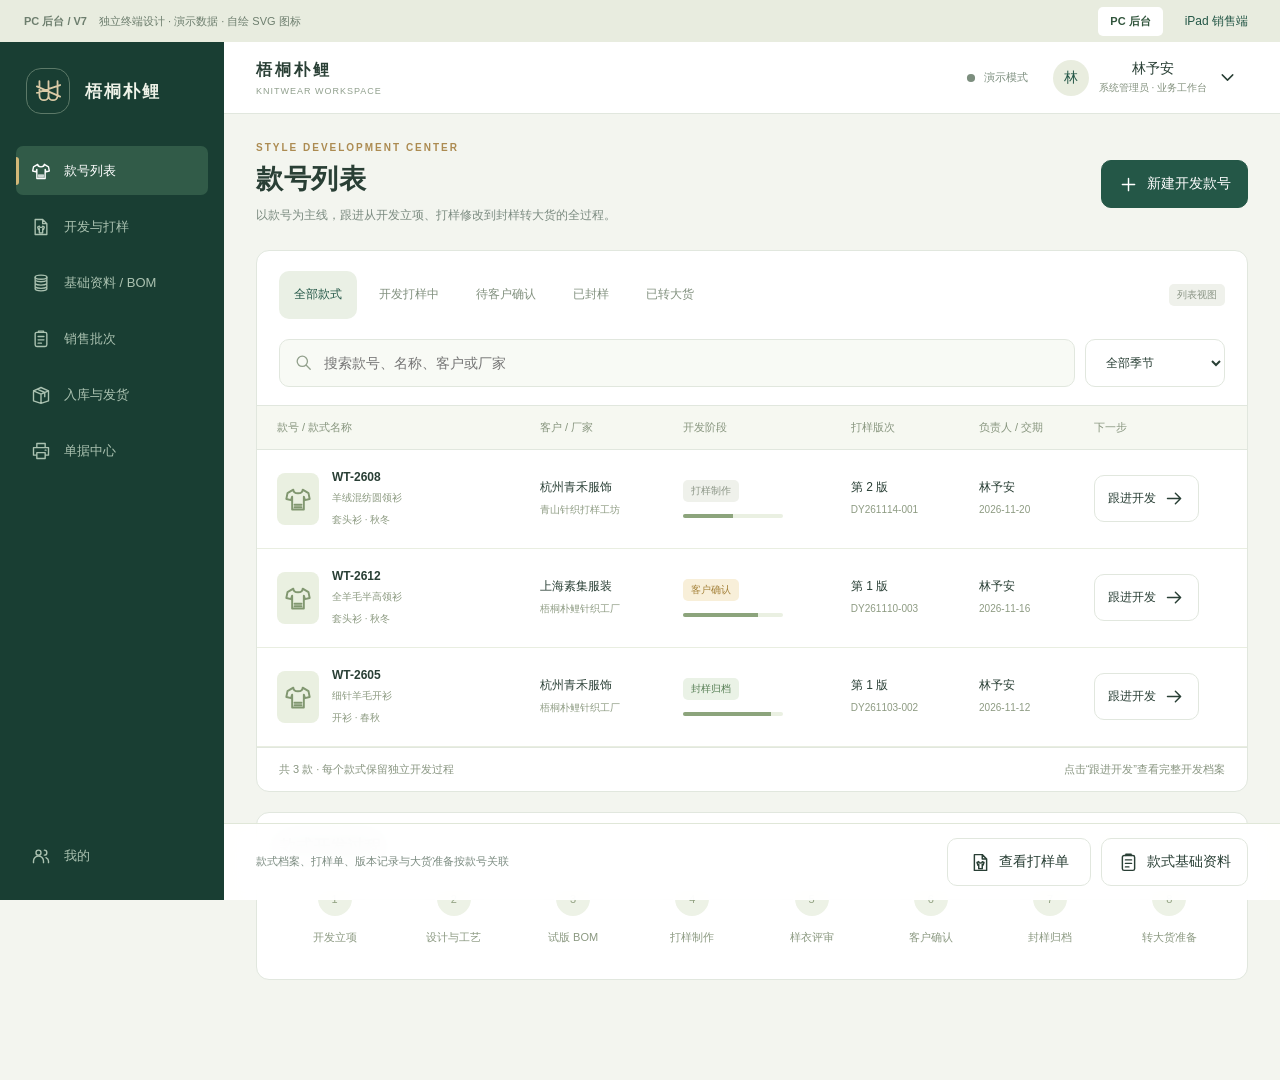
==== index.html @ d678a8ef "Publish PC admin and iPad sales design previews" ====
<!DOCTYPE html><html lang="zh-CN"><head><meta charset="UTF-8"><meta name="viewport" content="width=device-width, initial-scale=1, viewport-fit=cover"><title>梧桐朴鲤 · PC 后台 · 款号列表</title><style>
:root{--g:#245747;--deep:#193e33;--ink:#293f35;--muted:#7b8b80;--line:#e1e7de;--bg:#f3f5ef;--sand:#f3ead6;--red:#ad5444}*{box-sizing:border-box}body{margin:0;font:14px 'Segoe UI','Microsoft YaHei',sans-serif;color:var(--ink);background:#e7eae2}button,input,select,textarea{font:inherit}button,a,input,select,textarea{-webkit-tap-highlight-color:transparent}button{cursor:pointer;touch-action:manipulation}button,input,select,textarea{border:1px solid var(--line);border-radius:10px;background:white;color:var(--ink);min-height:48px;padding:12px 16px}button{display:inline-flex;align-items:center;justify-content:center;gap:8px;font-weight:500;white-space:nowrap}button:hover{background:#edf2e9;border-color:#91aa95}button:focus-visible,input:focus-visible,select:focus-visible,textarea:focus-visible{outline:3px solid #c5a768;outline-offset:2px}button.primary{background:var(--g);border-color:var(--g);color:white}button.primary:hover{background:#193e33}button.soft{background:#eaf0e5;border-color:#eaf0e5;color:var(--g)}button.plain{border-color:transparent;background:transparent}button:disabled{opacity:.45;cursor:default}.icon{width:21px;height:21px;stroke:currentColor;fill:none;stroke-width:1.65;stroke-linecap:round;stroke-linejoin:round;flex-shrink:0;vertical-align:-5px}.designbar{height:38px;background:#e7ebdf;display:flex;align-items:center;justify-content:space-between;padding:0 22px;font-size:11px;color:#6d7e6e}.designbar a{color:var(--g);text-decoration:none;padding:8px}.designbar b{font-weight:600;margin-right:12px}.shell{max-width:1440px;min-height:calc(100dvh - 38px);margin:auto;background:var(--bg);display:flex}.rail{width:94px;flex-shrink:0;background:var(--deep);color:#b9ccba;padding:22px 10px 16px;display:flex;flex-direction:column;align-items:center;position:sticky;top:0;height:calc(100dvh - 38px)}.logo{display:grid;place-items:center;width:48px;height:48px;border:1px solid #5c7968;border-radius:15px;color:#dbcba7;margin-bottom:30px}.logo .icon{width:31px;height:31px;stroke-width:1.4}.rail nav{width:100%;display:grid;gap:9px}.rail button{border:0;background:transparent;color:#abc2b1;width:100%;padding:12px 3px;min-height:72px;display:flex;flex-direction:column;gap:8px;font-size:11px;position:relative}.rail button.active{background:#315b48;color:#fff}.rail button.active:before{content:'';position:absolute;left:-10px;top:19px;width:3px;height:32px;background:#d2b878;border-radius:0 3px 3px 0}.rail button .icon{width:24px;height:24px}.rail .account{margin-top:auto}.workspace{flex:1;min-width:0}.top{display:flex;align-items:center;justify-content:space-between;padding:0 28px;height:83px;border-bottom:1px solid var(--line);background:#fff}.wordmark{font-weight:600;letter-spacing:3px;font-size:18px}.subbrand{font-size:9px;color:#91a08e;letter-spacing:2px;margin-top:5px}.topright{display:flex;gap:15px;align-items:center}.connection{font-size:11px;color:#7c8e7e;display:flex;gap:6px;align-items:center}.connection .icon{width:14px;height:14px}.profilebtn{padding:6px 10px;border:0;gap:10px}.avatar{width:36px;height:36px;border-radius:50%;background:#e9eddf;color:var(--g);display:grid;place-items:center;font-weight:500}.profilebtn small{font-size:10px;color:#84927f;display:block;text-align:left;margin-top:3px}main{padding:27px 28px 105px}.titleline{display:flex;justify-content:space-between;align-items:center;margin-bottom:23px;gap:15px}.eyebrow{font-size:10px;font-weight:600;letter-spacing:2px;color:#ac8b51;margin-bottom:8px}h1{font-size:27px;letter-spacing:.5px;font-weight:600;margin:0 0 8px}h2{font-size:17px;margin:0;font-weight:600}h3{font-size:14px;margin:0;font-weight:600}p{font-size:12px;line-height:1.8;color:var(--muted);margin:0}.actions{display:flex;gap:10px}.summary{display:grid;grid-template-columns:1.35fr 1fr 1fr;gap:16px;margin-bottom:20px}.summary article{background:#fff;border:1px solid var(--line);border-radius:13px;padding:19px 22px;display:flex;justify-content:space-between;align-items:center}.summary article:first-child{background:var(--g);color:#fff;border-color:var(--g)}.summary label{font-size:12px;opacity:.7;display:block}.summary strong{font-size:30px;font-weight:500;letter-spacing:-.5px;display:inline-block;margin-top:7px}.summary strong small{font-size:12px;font-weight:400;margin-left:6px;opacity:.65}.summary .icon{width:34px;height:34px;opacity:.35}.summary footer{font-size:10px;opacity:.6;margin-top:5px}.panel{border:1px solid var(--line);background:#fff;border-radius:13px;overflow:hidden}.panelhead{padding:20px 22px;display:flex;align-items:center;justify-content:space-between;gap:12px}.tabs{display:flex;gap:7px;flex-wrap:wrap}.tabs button{border:0;background:transparent;color:#81907e;font-size:12px;padding:9px 15px;min-height:46px}.tabs button.active{background:#eaf0e5;color:var(--g)}.tabs button small{font-size:10px;opacity:.65}.toolbar{padding:0 22px 18px;display:flex;gap:10px}.searchbox{position:relative;flex:1;display:flex;align-items:center}.searchbox .icon{position:absolute;left:15px;width:19px;height:19px;color:#92a08c}.searchbox input{width:100%;padding-left:44px;background:#f8faf5}.toolbar select{font-size:12px;min-width:140px}.gridhead,.orderrow{display:grid;grid-template-columns:2.1fr 1.3fr 1.3fr .8fr .9fr 44px;gap:18px;align-items:center;padding:13px 22px}.gridhead{background:#f7f9f3;border-block:1px solid var(--line);font-size:11px;color:#8a9786}.orderrow{min-height:91px;border-bottom:1px solid #edf0e8;position:relative}.orderrow:last-child{border-bottom:0}.orderrow.overdue{background:#fffdf8}.orderrow.overdue:before{content:'';position:absolute;left:0;top:15px;bottom:15px;width:3px;background:#c6975b;border-radius:0 3px 3px 0}.orderrow b{font-size:13px;font-weight:600}.orderrow small{display:block;font-size:11px;color:#8d9989;margin-top:6px}.orderrow .qty{font-size:21px;font-weight:500;font-variant-numeric:tabular-nums;color:var(--red)}.orderrow button{width:48px;padding:0;border:0;background:transparent}.tag{display:inline-flex;align-items:center;gap:5px;font-size:10px;padding:4px 8px;border-radius:5px;background:#eaf2e6;color:#567e54;white-space:nowrap}.tag.amber{background:#f8efd9;color:#a48139}.tag.red{background:#f8eae3;color:#b05e47}.tag.gray{background:#eff1eb;color:#8b9586}.listfoot{display:flex;justify-content:space-between;align-items:center;padding:14px 22px;font-size:11px;color:#889580;border-top:1px solid var(--line)}.listfoot button{min-width:48px;min-height:44px;padding:8px}.stickybar{position:fixed;bottom:0;left:50%;transform:translateX(-50%);width:min(100%,1440px);padding:14px 28px 14px 122px;background:#ffffffef;border-top:1px solid #e0e7d8;display:flex;justify-content:space-between;align-items:center;gap:12px;backdrop-filter:blur(15px);z-index:5}.stickybar p{font-size:11px}.stickybar button{min-width:144px}.two{display:grid;grid-template-columns:1.45fr 1fr;gap:20px}.pad{padding:22px}.stack{display:grid;gap:18px;align-content:start}.thumb{width:82px;height:92px;background:repeating-linear-gradient(65deg,#c8d2bc 0 2px,#dce3d0 2px 5px,#aebfa4 5px 6px);border-radius:10px;display:grid;place-items:center;flex-shrink:0;color:#fff}.thumb .icon{width:53px;height:53px;stroke-width:1.3}.product{display:flex;gap:18px;align-items:center}.product h2{margin:9px 0}.meta{display:grid;grid-template-columns:repeat(3,1fr);gap:20px;padding-top:22px}.meta label{display:block;font-size:11px;color:#8b9883;margin-bottom:8px}.meta b{font-weight:500;font-size:13px}.metricstrip{display:grid;grid-template-columns:repeat(3,1fr);padding:22px 0 4px;border-top:1px solid var(--line);margin-top:22px}.metricstrip>div{text-align:center;border-right:1px solid var(--line)}.metricstrip>div:last-child{border:0}.metricstrip strong{font-size:25px;display:block;margin-bottom:5px;font-weight:500}.metricstrip label{font-size:11px;color:#8a9782}.steps{display:flex;justify-content:space-between;margin-top:25px}.step{flex:1;text-align:center;position:relative;font-size:11px;color:#899782}.step:before{content:'';position:absolute;left:50%;top:16px;height:2px;width:100%;background:#e4eadc}.step:last-child:before{display:none}.step .circle{position:relative;display:grid;place-items:center;border-radius:50%;width:32px;height:32px;background:#edf1e6;margin:0 auto 10px}.step.done .circle{background:#4a7758;color:#fff}.step.now .circle{background:#eee1bd;color:#98783e}.circle .icon{width:18px;height:18px}.step small{display:block;font-size:10px;margin-top:6px}.notice{padding:14px 16px;border-radius:9px;background:#faf2df;font-size:12px;color:#9c7c43;line-height:1.7;display:flex;gap:10px;align-items:flex-start}.notice .icon{width:18px;height:18px;margin-top:2px}.timeline{padding:22px 0 0 10px}.event{padding:0 0 25px 20px;border-left:1px solid #dde4d4;position:relative;font-size:12px}.event:before{content:'';position:absolute;left:-4px;top:4px;width:7px;height:7px;border-radius:50%;background:#7f9b71}.event small{display:block;color:#929e87;font-size:10px;margin-top:7px}.field label{font-size:12px;color:#76866e;display:block;margin-bottom:9px}.field input,.field select,.field textarea{width:100%;min-height:50px}.field textarea{resize:vertical;min-height:85px}.fields{display:grid;grid-template-columns:1fr 1fr;gap:18px;margin-top:20px}.field.full{grid-column:1/-1}.sizegrid{display:grid;grid-template-columns:repeat(4,1fr);gap:12px;margin-top:22px}.sizebox{padding:14px 10px;background:#f7f9f3;border:1px solid var(--line);border-radius:9px;text-align:center}.sizebox label{font-size:12px;color:#87957d;display:block;margin-bottom:12px}.sizebox input{width:100%;font-size:20px;text-align:center;padding:10px;min-width:0}.sizebox button{min-height:44px;width:44px;padding:0}.stepperbuttons{display:flex;justify-content:center;gap:6px;margin-top:8px}.total{margin-top:20px;display:flex;align-items:center;justify-content:space-between}.total strong{font-size:28px;font-weight:500;color:var(--g)}.swatches{display:flex;gap:10px;margin-top:20px;flex-wrap:wrap}.swatches button{min-height:48px;font-size:12px}.swatches button.selected{border:1px solid #4d7651;background:#f1f6eb}.swatch{width:17px;height:17px;border-radius:50%;border:1px solid #00000010}.scanview{background:#e6ece0;min-height:280px;position:relative;display:flex;align-items:center;justify-content:center;flex-direction:column;gap:18px;border-radius:12px;overflow:hidden}.scanview:before{content:'';position:absolute;inset:15px;background:repeating-linear-gradient(0deg,transparent,transparent 24px,#adbea222 25px),repeating-linear-gradient(90deg,transparent,transparent 24px,#adbea222 25px)}.scanview>*{position:relative}.scanview>.icon{width:120px;height:120px;stroke-width:.8;color:#68875c}.scanview .scanline{position:absolute;width:190px;height:2px;background:#aaba7c;box-shadow:0 0 14px #aaba7c;top:49%}.scanoptions{display:grid;grid-template-columns:repeat(4,1fr);gap:8px;margin-bottom:18px}.scanoptions button{flex-direction:column;gap:8px;font-size:11px;min-height:79px}.scanoptions button.selected{border-color:#6c8c5f;background:#edf3e7}.empty-state{min-height:300px;display:flex;align-items:center;justify-content:center;flex-direction:column;text-align:center;gap:15px;padding:30px}.empty-state>.icon{width:60px;height:60px;color:#b3c1a9;stroke-width:1}.largeqty{font-size:35px;font-weight:500;margin:20px 0 5px}.receipt{background:#fffef9;box-shadow:0 8px 25px #3140280b;border:1px solid #e0e4d7;padding:28px 26px;max-width:390px;margin:0 auto;font-family:'Microsoft YaHei',sans-serif}.receipt h2{text-align:center;letter-spacing:4px;font-size:19px}.receipt p{text-align:center;font-size:10px;margin:8px 0 22px}.receipt hr{border:0;border-top:1px dashed #c9d0be;margin:18px 0}.receipt-row{display:flex;justify-content:space-between;margin:12px 0;font-size:11px;gap:10px}.printer{display:flex;align-items:center;gap:15px;padding:17px;border:1px solid var(--line);border-radius:10px;margin-top:16px}.printer>.icon{width:34px;height:34px;color:#749064}.printer p{font-size:11px;margin-top:5px}.switch{margin-left:auto;background:#dfe6d5;color:#7c8e70;border-radius:20px;padding:5px 10px;font-size:10px}.accountgrid{display:grid;grid-template-columns:1.25fr 1fr;gap:20px}.rolecard{width:100%;justify-content:flex-start;margin-top:12px;text-align:left}.rolecard.selected{border-color:#769265;background:#edf3e5}.rolecard small{display:block;color:#8b9980;font-size:11px;margin-top:5px}.modalback{position:fixed;inset:0;background:#203c3266;z-index:20;display:flex;align-items:center;justify-content:center;padding:20px}.modal{background:#fff;border-radius:16px;padding:28px;width:480px;max-width:100%;box-shadow:0 24px 100px #12352644}.modal p{margin-top:14px}.modal footer{display:flex;justify-content:flex-end;gap:10px;margin-top:24px}.toast{position:fixed;left:50%;bottom:95px;transform:translateX(-50%);background:#254d3e;color:#fff;border-radius:10px;padding:15px 24px;font-size:13px;z-index:30;box-shadow:0 8px 28px #243b3433}.error{color:var(--red);font-size:12px;line-height:1.6;margin-top:12px}.login{min-height:calc(100dvh - 38px);display:grid;grid-template-columns:1.1fr 1fr;background:#f5f6f0}.loginart{background:#1d4436;color:#fff;padding:70px;position:relative;overflow:hidden;display:flex;flex-direction:column;justify-content:space-between}.loginart:after{content:'';position:absolute;width:600px;height:600px;right:-150px;bottom:-250px;border:1px solid #67805b55;border-radius:50%;box-shadow:0 0 0 45px #67805b11,0 0 0 90px #67805b11,0 0 0 135px #67805b11}.loginart h1{font-size:38px;line-height:1.6;letter-spacing:4px;margin-top:55px}.loginart p{color:#a7bca4;max-width:330px;margin-top:22px}.loginart .icon{width:58px;height:58px;color:#d6c294}.loginform{display:flex;justify-content:center;align-items:center;padding:35px}.loginform>div{width:340px}.loginform h1{font-size:26px}.loginform .field{margin-top:24px}.loginform button.primary{width:100%;margin-top:28px}.loginform p{margin-top:15px}.backlink{color:var(--g);font-size:12px;display:block;margin-top:25px}.blank{padding:45px;text-align:center;color:#87967c}
@media(min-width:1500px){.shell{border-inline:1px solid #dae1d2}.designbar{padding-inline:max(22px,calc((100vw - 1384px)/2))}}@media(max-width:1050px){.rail{width:80px;padding-inline:8px}.top{padding:0 22px}main{padding:24px 22px 100px}.gridhead,.orderrow{gap:10px;padding-inline:18px;grid-template-columns:1.9fr 1.2fr 1.05fr .8fr .8fr 40px}.orderrow b{font-size:12px}.orderrow small{font-size:10px}.stickybar{padding-left:102px}.summary article{padding:17px}.summary strong{font-size:27px}.summary .icon{width:28px}.toolbar{padding-inline:18px}.two{grid-template-columns:1.35fr 1fr;gap:16px}.sizegrid{gap:7px}.sizebox{padding-inline:7px}.stepperbuttons{gap:3px}.sizebox button{width:38px}.loginart{padding:45px}}@media(max-width:760px){.connection,.subbrand,.designbar span{display:none}.top{height:72px;padding:0 16px}.wordmark{font-size:16px}.rail{width:70px;padding-inline:6px}.rail button{font-size:10px}.logo{width:42px;height:44px}.titleline{align-items:flex-start;flex-wrap:wrap}.summary{gap:8px}.summary article{padding:15px}.summary .icon{display:none}.summary strong{font-size:23px}.summary label{font-size:10px}.summary footer{font-size:9px}.two,.accountgrid{grid-template-columns:1fr}.gridhead,.orderrow{min-width:670px}.orderscroll{overflow:auto}.toolbar{flex-wrap:wrap}.toolbar .searchbox{min-width:100%}.toolbar select{flex:1}.stickybar{padding-left:86px;padding-right:16px}.stickybar p{display:none}.stickybar .actions{width:100%}.stickybar button{flex:1;min-width:0}main{padding:22px 16px 110px}.login{grid-template-columns:1fr}.loginart{display:none}.scanoptions button{padding:10px}.fields{gap:14px}}

/* Keep the fixed action area clear of the permanent touch navigation. */
.stickybar{left:calc(50% + 47px);width:min(calc(100% - 94px),1346px);padding:14px 28px}
.tabs button,.listfoot button{min-height:48px}
.sizegrid{grid-template-columns:repeat(2,minmax(0,1fr))}.sizebox button{min-width:48px;min-height:48px}.stepperbuttons{gap:8px}
.field+label{min-height:48px}
@media(max-width:1050px){.stickybar{left:calc(50% + 40px);width:calc(100% - 80px);padding:14px 22px}}
@media(max-width:760px){.stickybar{left:calc(50% + 35px);width:calc(100% - 70px);padding:14px 16px}}
.rail nav{gap:4px}.rail button{min-height:64px;padding-block:9px}.logo{margin-bottom:19px}
.mastercards{display:grid;grid-template-columns:repeat(3,minmax(0,1fr));gap:18px;padding:0 22px 24px}.stylecard{border:1px solid var(--line);border-radius:12px;overflow:hidden}.fabrichead{height:145px;background:repeating-linear-gradient(65deg,#c7d0ba 0 2px,#dce3ce 2px 5px,#b5c5aa 5px 6px);display:grid;place-items:center;position:relative;color:white}.fabrichead>.icon{width:86px;height:86px;stroke-width:1.1;filter:drop-shadow(0 3px 4px #33452d33)}.fabric-1{background:repeating-linear-gradient(65deg,#d4ccbb 0 2px,#e9e2d1 2px 5px,#c8bea7 5px 6px)}.fabric-2{background:repeating-linear-gradient(65deg,#525c50 0 2px,#707b66 2px 5px,#495443 5px 6px)}.fabrichead .tag{position:absolute;top:12px;left:12px;background:#ffffffdf;color:#607356}.stylebody{padding:19px}.stylebody h2{font-size:16px}.stylemeta{display:flex;gap:12px;color:#919c88;font-size:10px;margin-top:16px}.masterlist{padding:0 22px 22px}.recordbutton{width:100%;justify-content:flex-start;text-align:left;padding:17px;margin-top:12px;gap:16px}.recordbutton>span:first-of-type{flex:1}.recordbutton b{font-size:13px}.recordbutton small{display:block;color:#8c9982;font-size:11px;margin-top:7px;font-weight:400;white-space:normal}.recordicon{background:#edf2e6;border-radius:10px;display:grid;place-items:center;width:46px;height:46px;color:#6e8b5e;flex-shrink:0}.photo-slots{display:flex;gap:14px;margin-top:20px}.photo-sketch{width:145px;height:140px;border:1px solid #dce5d1;background:#edf2e6;border-radius:10px;display:flex;align-items:center;justify-content:center;flex-direction:column;gap:15px;color:#799169}.photo-sketch>.icon{width:62px;height:62px;stroke-width:1.1}.photo-sketch small{font-size:10px}.photo-sketch.muted{background:#f5f6ef;color:#a9b49d}.accessoryrow{display:grid;grid-template-columns:1.1fr 1.1fr 1fr;align-items:center;gap:12px;border-bottom:1px solid var(--line);padding:12px 0;font-size:12px}.accessoryrow:first-of-type{margin-top:15px}.accessoryrow b{font-size:11px;color:#87967a;font-weight:400}.accessoryrow small{font-size:11px;color:#8d9983}.accessoryrow label{display:flex;align-items:center;gap:7px}.accessoryrow input{width:80px;min-width:0;padding:10px}.pricegrid{display:grid;grid-template-columns:repeat(3,minmax(0,1fr));gap:14px;margin-top:20px}.estimatebox{background:#edf3e6;border-radius:12px;padding:23px;margin-top:20px}.estimatebox strong{display:inline-block;font-size:35px;font-weight:500;color:var(--g);margin:16px 0}.estimatebox>span{color:#91a17f;font-size:12px}.estimatebox p{font-size:11px}.settingcard{border:1px solid var(--line);border-radius:12px;padding:22px}.settingcard h2{margin-top:18px;font-size:15px}.settingcard p{margin:12px 0 22px;min-height:44px}.settingcard button{width:100%}.modal{width:600px;max-height:calc(100dvh - 50px);overflow:auto}.modal footer{position:sticky;bottom:-28px;background:#fff;padding:14px 0;margin-bottom:-14px}.modal .fields{margin-top:22px}.processlist{margin-top:20px}.processlist>div{display:flex;gap:15px;align-items:center;border-bottom:1px solid var(--line);padding:14px 0}.processlist>div>span{border-radius:50%;background:#edf2e5;display:grid;place-items:center;width:28px;height:28px}.processlist small{color:#8b9a7e;margin-left:auto;font-size:11px}.permissionlist{display:grid;grid-template-columns:1fr 1fr;gap:15px;margin-top:10px}.permissionlist b{color:var(--ink)}input:disabled{background:#f6f8f2;color:#6f7e66;opacity:1}
@media(max-width:1050px){.mastercards{gap:12px;padding-inline:18px}.stylebody{padding:15px}.stylebody h2{font-size:14px}.pricegrid{grid-template-columns:1fr 1fr}.mastercards.settingscards{grid-template-columns:1fr 1fr}}
@media(max-width:760px){.mastercards{grid-template-columns:1fr 1fr}.masterlist{padding-inline:16px}.recordbutton{gap:10px}.recordbutton .tag{display:none}.recordicon{width:38px;height:42px}.permissionlist{grid-template-columns:1fr}.rail button{min-height:60px}.logo{margin-bottom:12px}.stylemeta{gap:8px}.fabrichead{height:120px}}

.rail{overflow-y:auto}.rail nav{gap:3px}.rail button{min-height:61px;gap:6px}.rail .logo{margin-bottom:14px}.rail .account{min-height:61px}.recordicon.large{width:68px;height:68px}.recordicon.large .icon{width:36px;height:36px}.samplecards{display:grid;grid-template-columns:1fr 1fr;gap:18px;padding:0 22px 24px}.samplecard{border:1px solid var(--line);border-radius:12px;padding:22px}.sampletop{display:flex;gap:18px;align-items:center}.sampletop h2{font-size:16px;margin:10px 0}.sampletop p{font-size:11px}.sampletop .thumb{width:66px;height:82px}.samplefacts{display:grid;grid-template-columns:1fr 1fr;gap:20px 18px;margin-top:22px}.samplefacts label{display:block;color:#8a9880;font-size:11px;margin-bottom:8px}.samplefacts b{font-size:12px;font-weight:500;line-height:1.6}.samplefoot{display:flex;align-items:center;justify-content:space-between;gap:12px;margin-top:23px;padding-top:17px;border-top:1px solid var(--line)}.samplefoot>span{font-size:10px;color:#86967a;line-height:1.6}.samplefoot button{font-size:12px;flex-shrink:0}.sampleflow{display:grid;grid-template-columns:repeat(7,1fr);gap:8px}.sampleflow>div{position:relative;text-align:center;font-size:11px;color:#8b9981}.sampleflow>div:before{content:'';position:absolute;left:60%;right:-40%;top:17px;height:1px;background:#dce5d0}.sampleflow>div:last-child:before{display:none}.sampleflow span{position:relative;display:grid;place-items:center;background:#edf2e6;color:#92a282;width:34px;height:34px;border-radius:50%;margin:0 auto 13px}.sampleflow b{font-size:11px;font-weight:500;display:block;min-height:28px;line-height:1.5}.sampleflow .done span{background:#4b7655;color:#fff}.sampleflow .current span{background:#eddfb9;color:#8f713a}.sampleflow .current b{color:#8f713a}.sampleflow .icon{width:18px;height:18px}.textbutton{border:0;background:none;padding:0;justify-content:flex-start;text-align:left;white-space:normal;font-size:12px;min-height:48px}.textbutton .icon{width:15px;height:15px}.modal textarea{min-height:95px}
@media(max-width:1050px){.samplecards{padding-inline:18px;gap:12px}.samplecard{padding:18px}.sampletop{gap:12px}.sampletop h2{font-size:14px}.samplefacts{gap:16px 12px}.sampleflow b{font-size:10px}.rail button{min-height:58px}.samplefoot{align-items:flex-start;flex-direction:column}.samplefoot button{width:100%}}
@media(max-width:760px){.samplecards{grid-template-columns:1fr}.sampleflow{gap:3px}.sampleflow b{font-size:9px}.sampleflow span{width:28px;height:28px}.sampleflow>div:before{top:14px}.samplefacts{grid-template-columns:1fr 1fr}.rail button{min-height:56px}}

.devscroll{overflow:auto}.devtable{border-collapse:collapse;width:100%;min-width:870px;text-align:left;font-size:12px}.devtable th{font-size:11px;font-weight:400;color:#87957e;background:#f6f8f1;padding:15px 19px;border-block:1px solid var(--line);white-space:nowrap}.devtable td{padding:20px 19px;border-bottom:1px solid #e9eee1;vertical-align:middle}.devtable td b{font-weight:600}.devtable td small{display:block;color:#8d9b82;font-size:10px;line-height:1.7;margin-top:5px}.devtable td button{font-size:12px;padding-inline:13px;min-height:48px;white-space:nowrap}.devname{display:flex;align-items:center;gap:13px;min-width:180px}.mini-shirt{width:42px;height:52px;display:grid;place-items:center;background:#eaf0e1;border-radius:8px;color:#819770;flex-shrink:0}.mini-shirt .icon{width:28px;height:28px}.devprogress{height:4px;width:100px;background:#eaf0e2;border-radius:4px;margin-top:12px;overflow:hidden}.devprogress i{display:block;height:100%;background:#8ca47c}.devflow{display:grid;grid-template-columns:repeat(8,minmax(0,1fr));gap:8px;margin-top:20px}.devflow>div{position:relative;text-align:center;font-size:11px;color:#8b9981}.devflow>div:before{content:'';position:absolute;left:60%;right:-40%;top:17px;height:1px;background:#dce5d0}.devflow>div:last-child:before{display:none}.devflow span{position:relative;display:grid;place-items:center;background:#edf2e6;color:#92a282;width:34px;height:34px;border-radius:50%;margin:0 auto 13px}.devflow b{font-size:11px;font-weight:500;display:block;min-height:28px;line-height:1.5}.devflow .done span{background:#4b7655;color:#fff}.devflow .current span{background:#eddfb9;color:#8f713a}.devflow .current b{color:#8f713a}.devflow .icon{width:18px;height:18px}.devattachments{display:flex;gap:12px;flex-wrap:wrap;margin:18px 0}.devattachments>span{display:flex;gap:8px;align-items:center;border:1px dashed #cbd8be;border-radius:8px;padding:16px;color:#839777;font-size:11px}.rail{padding-top:15px}.rail button{min-height:56px;padding-block:7px}.rail .logo{margin-bottom:10px}.rail .account{min-height:52px}.rail nav{gap:1px}
@media(max-width:1050px){.devtable th,.devtable td{padding-inline:14px}.devflow{gap:4px}.devflow b{font-size:10px}.rail .logo{width:40px;height:42px}.rail button{min-height:54px}}
@media(max-width:760px){.devflow{grid-template-columns:repeat(4,1fr);gap:15px}.devflow>div:nth-child(4):before{display:none}.rail button{min-height:51px}}

body{background:#f3f5ef}.shell{max-width:none;min-height:calc(100dvh - 42px)}.designbar{height:42px;padding:0 24px;background:#e8ecdf;position:sticky;top:0;z-index:12}.designbar a{font-size:12px}.rail{width:224px;align-items:stretch;padding:26px 16px 18px;height:calc(100dvh - 42px);top:42px}.rail .logo{margin:0 0 32px 10px;width:44px;height:46px;position:relative;overflow:visible}.rail .logo:after{content:'梧桐朴鲤';position:absolute;left:58px;width:120px;color:#eef2e8;letter-spacing:2px;font-size:17px;font-weight:600}.rail nav{gap:7px}.rail button{flex-direction:row;justify-content:flex-start;gap:13px;min-height:49px;padding:13px 15px;font-size:13px;border-radius:7px}.rail button .icon{width:20px;height:20px}.rail button.active:before{left:0;top:11px;height:28px;width:3px}.rail .account{margin-top:auto}.top{height:72px;padding-inline:32px}.subbrand{letter-spacing:1px}.wordmark{font-size:16px}.workspace{min-width:0}.workspace main{padding:28px 32px 100px;max-width:1800px;margin:auto}h1{font-size:27px}.stickybar{left:224px;transform:none;width:calc(100% - 224px);padding:14px 32px}.devtable{min-width:1000px}.devtable th{padding:14px 20px}.devtable td{padding:20px}.devtable td button{min-height:40px}.two{grid-template-columns:minmax(0,1.5fr) minmax(0,1fr)}.samplecards{grid-template-columns:repeat(3,minmax(0,1fr))}.sampletop{gap:14px}.sampletop .thumb{width:58px;height:74px}.samplefoot{flex-wrap:wrap}.samplefoot button{margin-left:auto}.devflow{margin-top:24px}.platform-current{padding:7px 12px;background:#fff;border-radius:5px;color:#31553c;font-weight:600}.platform-links{display:flex;align-items:center;gap:14px}.desktop-notice{color:#8c9b80}
.rail{overflow-x:hidden}.devtable th:last-child,.devtable td:last-child{position:sticky;right:0;box-shadow:-8px 0 14px #263d3010}.devtable th:last-child{background:#f6f8f1}.devtable td:last-child{background:#fff}
@media(max-width:1250px){.rail{width:200px}.rail .logo:after{width:108px}.stickybar{left:200px;width:calc(100% - 200px)}.workspace main{padding-inline:24px}.samplecards{grid-template-columns:1fr 1fr}}
@media(max-width:900px){.rail{width:176px;padding-inline:10px}.rail .logo:after{font-size:14px;left:51px;width:90px}.rail button{font-size:12px;padding-inline:10px;gap:9px}.stickybar{left:176px;width:calc(100% - 176px)}.two{grid-template-columns:1fr}.top{padding-inline:20px}.workspace main{padding-inline:20px}.designbar{padding-inline:14px}.designbar span{display:inline}.mastercards{grid-template-columns:1fr 1fr}}

</style></head><body><svg xmlns="http://www.w3.org/2000/svg" style="position:absolute;width:0;height:0;overflow:hidden" aria-hidden="true"><defs><symbol id="i-arrow-left" viewBox="0 0 24 24"><path d="M20 12H5m6-6-6 6 6 6"/></symbol><symbol id="i-arrow-right" viewBox="0 0 24 24"><path d="M4 12h15m-6-6 6 6-6 6"/></symbol><symbol id="i-bom" viewBox="0 0 24 24"><path d="m8 4-5 3-1 5 4 1 1-3v11h10V10l1 3 4-1-1-5-5-3c0 4-8 4-8 0Z"/><path d="M9 17h6M9 19h6"/></symbol><symbol id="i-brand" viewBox="0 0 24 24"><path d="M5 4v11c0 5 7 5 7 0V4M12 4v11c0 5 7 5 7 0V4M3 8l18 8M3 13l18-6"/></symbol><symbol id="i-check" viewBox="0 0 24 24"><path d="m5 12 4.5 4.5L19 7"/></symbol><symbol id="i-clock" viewBox="0 0 24 24"><circle cx="12" cy="12" r="9"/><path d="M12 7v5l3.5 2"/></symbol><symbol id="i-download" viewBox="0 0 24 24"><path d="M12 3v12m-5-5 5 5 5-5M4 16v5h16v-5"/></symbol><symbol id="i-materials" viewBox="0 0 24 24"><ellipse cx="12" cy="5" rx="7" ry="2.5"/><path d="M5 5v14c0 3.3 14 3.3 14 0V5M5 9c3 2 11 2 14 0M5 13c3 2 11 2 14 0M5 17c3 2 11 2 14 0"/></symbol><symbol id="i-orders" viewBox="0 0 24 24"><rect x="5" y="4" width="14" height="17" rx="2"/><path d="M9 4V2.5h6V4M8.5 9h7M8.5 13h7M8.5 17h4"/></symbol><symbol id="i-plus" viewBox="0 0 24 24"><path d="M12 5v14M5 12h14"/></symbol><symbol id="i-printer" viewBox="0 0 24 24"><path d="M7 8V3h10v5M7 17H3V8h18v9h-4M7 14h10v7H7Z"/><path d="M17 11h1"/></symbol><symbol id="i-production" viewBox="0 0 24 24"><rect x="3" y="4" width="18" height="16" rx="2"/><path d="M9 4v16M15 4v16M5.5 8h1M11.5 8h1M17.5 8h1M5.5 12h1M11.5 12h1M17.5 16h1"/></symbol><symbol id="i-reports" viewBox="0 0 24 24"><path d="M5 3h10l4 4v14H5ZM15 3v5h4M8 17v-3M12 17v-6M16 17v-4"/></symbol><symbol id="i-scan" viewBox="0 0 24 24"><path d="M8 3H3v5M16 3h5v5M3 16v5h5M21 16v5h-5M7 8v8M10 7v10M14 7v10M17 8v8M2 12h20"/></symbol><symbol id="i-search" viewBox="0 0 24 24"><circle cx="10.5" cy="10.5" r="6.5"/><path d="m15.5 15.5 5 5"/></symbol><symbol id="i-settings" viewBox="0 0 24 24"><path d="M4 6h16M4 12h16M4 18h16"/><rect x="7" y="3.5" width="4" height="5" rx="1" fill="var(--icon-bg,#193f35)"/><rect x="14" y="9.5" width="4" height="5" rx="1" fill="var(--icon-bg,#193f35)"/><rect x="8" y="15.5" width="4" height="5" rx="1" fill="var(--icon-bg,#193f35)"/></symbol><symbol id="i-shipping" viewBox="0 0 24 24"><path d="m3 7 9-4 9 4v12l-9 3-9-3ZM3 7l9 4 9-4M12 11v11M7.5 5l9 4v5"/></symbol><symbol id="i-status" viewBox="0 0 24 24"><circle cx="12" cy="12" r="7" fill="currentColor" stroke="none"/></symbol><symbol id="i-team" viewBox="0 0 24 24"><circle cx="9" cy="8" r="3"/><path d="M3 20v-2a6 6 0 0 1 12 0v2M16 5a3 3 0 0 1 0 6M18 14c2 1 3 2 3 4v2"/></symbol><symbol id="i-trend" viewBox="0 0 24 24"><path d="m4 18 6-6 4 3 6-10M14 5h6v6"/></symbol><symbol id="i-minus" viewBox="0 0 24 24"><path d="M5 12h14"/></symbol><symbol id="i-chevron-down" viewBox="0 0 24 24"><path d="m6 9 6 6 6-6"/></symbol><symbol id="i-refresh" viewBox="0 0 24 24"><path d="M20 9a8 8 0 0 0-14-3L3 9m0-6v6h6M4 15a8 8 0 0 0 14 3l3-3m0 6v-6h-6"/></symbol><symbol id="i-edit" viewBox="0 0 24 24"><path d="m14 5 5 5M4 20l5-1L21 7a2 2 0 0 0 0-3l-1-1a2 2 0 0 0-3 0L5 15ZM4 20l1-5 4 4"/></symbol><symbol id="i-factory" viewBox="0 0 24 24"><path d="M3 21V10l6 3V7l6 4V3h5v18ZM3 21h18M6 16v2M10 16v2M15 16v2M18 6h2"/></symbol><symbol id="i-sample" viewBox="0 0 24 24"><path d="M5 3h9l5 5v13H5ZM14 3v5h5M8 12l2-1c0 2 4 2 4 0l2 1-1 3-1-1v5h-4v-5l-1 1Z"/></symbol></defs></svg><div class="designbar"><div><b>PC 后台 / V7</b><span class="platform-description">独立终端设计 · 演示数据 · 自绘 SVG 图标</span></div><div class="platform-links"><span class="platform-current">PC 后台</span><a href="./sales.html">iPad 销售端</a></div></div><div id="root"></div><div id="overlay"></div><script>
const icon=(n)=>`<svg class="icon" aria-hidden="true" focusable="false" viewBox="0 0 24 24"><use href="#i-${n}"></use></svg>`;
const data=[{id:'PL261108-016',customer:'杭州青禾服饰',store:'杭州展厅',style:'WT-2608',name:'羊绒混纺圆领衫',color:'雾松绿',date:'11-13',qty:1200,sent:800,stage:4,pct:84,urgent:true},{id:'PL261110-023',customer:'上海素集服装',store:'上海展厅',style:'WT-2612',name:'全羊毛半高领衫',color:'燕麦米',date:'11-16',qty:800,sent:0,stage:2,pct:56,urgent:true},{id:'PL261111-028',customer:'南京木序商贸',store:'杭州展厅',style:'WT-2605',name:'细针羊毛开衫',color:'黑绷带',date:'11-17',qty:600,sent:200,stage:3,pct:72},{id:'PL261112-031',customer:'苏州知织服饰',store:'苏州展厅',style:'WT-2618',name:'绞花宽松套头衫',color:'暖砂棕',date:'11-21',qty:1000,sent:0,stage:0,pct:28},{id:'PL261105-009',customer:'杭州青禾服饰',store:'杭州展厅',style:'WT-2608',name:'羊绒混纺圆领衫',color:'雾松绿',date:'11-10',qty:500,sent:500,stage:6,pct:100}];
let route='orders',role='系统管理员',activeFilter='全部批次',selected=data[0],scanType='工序报工',scanned=false,warehouseType='发货登记',formSizes=[100,150,150,100],draft=false,printType='送货单',chosenColor='雾松绿';
const stageNames=['织片','缝合','套口','洗水','后整','质检'];const number=n=>n.toLocaleString('zh-CN');const scoped=()=>role==='销售员'?data.filter(o=>o.store==='杭州展厅'):data;
function header(en,title,desc,actions=''){return `<div class="titleline"><div><div class="eyebrow">${en}</div><h1>${title}</h1><p>${desc}</p></div><div class="actions">${actions}</div></div>`}
function bottom(note,actions){return `<footer class="stickybar"><p>${note}</p><div class="actions">${actions}</div></footer>`}
function navList(){return role==='销售员'?[['orders','orders','批次订单'],['new','plus','新增订货'],['scan','scan','扫码查询'],['print','printer','单据打印']]:role==='仓库管理员'?[['orders','orders','批次查询'],['scan','scan','扫码作业'],['warehouse','shipping','仓储发货'],['print','printer','单据打印']]:[['orders','orders','批次订单'],['new','plus','新增订货'],['scan','scan','扫码作业'],['print','printer','单据打印']]}
function go(p){route=p;if(p==='login'){document.getElementById('root').innerHTML=loginPage();return}let n=navList();document.getElementById('root').innerHTML=`<div class="shell"><aside class="rail"><div class="logo" title="梧桐朴鲤">${icon('brand')}</div><nav>${n.map(([id,ic,t])=>`<button class="${p===id||p==='detail'&&id==='orders'||['style','bom','party'].includes(p)&&id==='master'||p==='sampleDetail'&&id==='samples'||p==='devDetail'&&id==='develop'?'active':''}" onclick="go('${id}')">${icon(ic)}${t}</button>`).join('')}</nav><button class="account ${p==='profile'?'active':''}" onclick="go('profile')">${icon('team')}我的</button></aside><div class="workspace"><header class="top"><div><div class="wordmark">梧桐朴鲤</div><div class="subbrand">KNITWEAR WORKSPACE</div></div><div class="topright"><div class="connection">${icon('status')}演示模式</div><button class="profilebtn" onclick="go('profile')"><span class="avatar">林</span><span>林予安<small>${role} · ${role==='销售员'?'杭州展厅':'业务工作台'}</small></span>${icon('chevron-down')}</button></div></header><main>${({orders:ordersPage,new:newPage,detail:detailPage,scan:scanPage,warehouse:warehousePage,print:printPage,profile:profilePage,master:masterPage,style:stylePage,bom:bomPage,party:partyPage,samples:samplesPage,sampleDetail:sampleDetailPage,develop:developPage,devDetail:devDetailPage})[p]()}</main></div></div>`;if(p==='orders')filterRows();window.scrollTo(0,0)}
function ordersPage(){let a=scoped(),q=a.reduce((s,o)=>s+o.qty-o.sent,0),near=a.filter(o=>o.date<='11-17'&&o.qty>o.sent).length;return header('ORDER WORKSPACE','批次订单','2026年11月14日，星期六 · 让每一批交付都有着落。',`<button class="soft" onclick="refreshList()">${icon('refresh')}刷新</button>${role==='仓库管理员'?'':`<button class="primary" onclick="go('new')">${icon('plus')}新增订货</button>`}`)+`<div class="summary"><article><div><label>待发 / 欠货总数</label><strong>${number(q)}<small>件</small></strong><footer>订货总数 − 累计已发</footer></div>${icon('shipping')}</article><article><div><label>交期需关注</label><strong>${near}<small>个批次</small></strong><footer>逾期 1 · 临期 ${near-1}</footer></div>${icon('clock')}</article><article><div><label>跟进中的批次</label><strong>${a.filter(o=>o.qty>o.sent).length}<small>个</small></strong><footer>${role==='销售员'?'仅本人负责门店':'按岗位查看数据'}</footer></div>${icon('orders')}</article></div><section class="panel"><div class="panelhead"><div class="tabs">${['全部批次','交期预警','已完成'].map(t=>`<button class="${activeFilter===t?'active':''}" onclick="setFilter('${t}')">${t}</button>`).join('')}</div><span class="tag gray">${role==='销售员'?'我的门店':'全部门店'}</span></div><div class="toolbar"><div class="searchbox">${icon('search')}<input id="search" aria-label="搜索批次" placeholder="搜索批次号、客户、款号" oninput="filterRows()"></div><select id="status" aria-label="发货状态" onchange="filterRows()"><option>全部发货状态</option><option>未发</option><option>部分发货</option><option>全部发完</option></select><button class="soft" onclick="setFilter('全部批次')">重置</button></div><div class="orderscroll"><div class="gridhead"><span>批次 / 客户</span><span>款式 / 色号</span><span>交货日期</span><span>待发 / 件</span><span>发货状态</span><span></span></div><div id="orderrows"></div></div><div class="listfoot"><span id="rowcount"></span><span>第 1 页 · 每页 10 条</span></div></section>`+bottom('触控操作 · 点击行末按钮查看批次全流程',`<button onclick="go('print')">${icon('printer')}打印单据</button><button class="primary" onclick="scanned=false;go('scan')">${icon('scan')}扫码进入</button>`)}
function status(o){return o.sent===o.qty?'全部发完':o.sent?'部分发货':'未发'}function setFilter(t){activeFilter=t;go('orders')}
function filterRows(){let q=document.getElementById('search').value.toLowerCase(),s=document.getElementById('status').value,a=scoped().filter(o=>(o.id+o.customer+o.style).toLowerCase().includes(q)&&(s==='全部发货状态'||s===status(o))&&(activeFilter==='全部批次'||activeFilter==='已完成'&&o.qty===o.sent||activeFilter==='交期预警'&&o.qty>o.sent&&o.date<='11-17'));document.getElementById('orderrows').innerHTML=a.map(o=>`<div class="orderrow ${o.date<'11-14'&&o.sent<o.qty?'overdue':''}"><div><b>${o.id}</b> ${o.urgent?'<span class="tag amber">急</span>':''}<small>${o.customer}</small></div><div><b>${o.style}</b><small>${o.color}</small></div><div><b ${o.date<'11-14'&&o.sent<o.qty?'style="color:var(--red)"':''}>2026-${o.date}</b><small>${o.sent===o.qty?'已交付':o.date<'11-14'?'逾期 1 天':o.date<='11-17'?'临近交期':'交期正常'}</small></div><div class="qty">${number(o.qty-o.sent)}</div><div><span class="tag ${o.sent===o.qty?'':o.sent?'amber':'gray'}">${status(o)}</span></div><button aria-label="查看 ${o.id} 详情" onclick="openDetail('${o.id}')">${icon('arrow-right')}</button></div>`).join('')||'<div class="blank">没有符合条件的批次，请调整筛选。</div>';document.getElementById('rowcount').textContent=`共 ${a.length} 个批次 · 待发 ${number(a.reduce((s,o)=>s+o.qty-o.sent,0))} 件`}
function refreshList(){filterRows();toast('已刷新演示列表')}function openDetail(id){selected=data.find(o=>o.id===id);go('detail')}
function detailPage(){let o=selected;return header('BATCH DETAIL',o.id,`${o.customer} · ${o.store}`,`<button onclick="go('orders')">${icon('arrow-left')}返回列表</button>`)+`<div class="two"><div class="stack"><section class="panel pad"><div class="product"><div class="thumb">${icon('bom')}</div><div><span class="tag ${o.urgent?'amber':'gray'}">${o.urgent?'加急批次':'普通批次'}</span><h2>${o.name}</h2><p>${o.style} / ${o.color} / S—XL</p></div></div><div class="metricstrip"><div><strong>${number(o.qty)}</strong><label>订货 / 件</label></div><div><strong>${number(o.sent)}</strong><label>已发 / 件</label></div><div><strong style="color:var(--red)">${number(o.qty-o.sent)}</strong><label>待发 / 欠货</label></div></div><div class="meta"><div><label>约定交期</label><b>2026-${o.date}</b></div><div><label>对接店员</label><b>林予安</b></div><div><label>发货状态</label><span class="tag amber">${status(o)}</span></div></div></section><section class="panel pad"><div style="display:flex;justify-content:space-between"><h2>生产进度</h2><span class="tag">${o.pct}% · ${stageNames[o.stage]||'已入库'}</span></div><div class="steps">${stageNames.map((s,i)=>`<div class="step ${i<o.stage?'done':i===o.stage?'now':''}"><div class="circle">${i<o.stage?icon('check'):i+1}</div>${s}<small>${i<o.stage?'已完成':i===o.stage?'进行中':'待开始'}</small></div>`).join('')}</div><p style="margin-top:22px">生产进度与发货状态分别追踪，欠货以实际发货记录为准。</p></section><section class="panel pad"><h2>尺码与数量</h2><div class="meta" style="grid-template-columns:repeat(4,1fr)">${['S','M','L','XL'].map((s,i)=>`<div><label>${s}</label><b>${o.qty*[.2,.3,.3,.2][i]} 件</b></div>`).join('')}</div></section></div><div class="stack"><div class="notice">${icon('clock')}<span>${o.qty===o.sent?'本批次已全部发完。':o.date<'11-14'?'此批次已逾期 1 天，请优先跟进剩余交付。':'请持续跟进工序进度与约定交期。'}</span></div><section class="panel pad"><h2>履约记录</h2><p style="margin-top:7px">${o.id} · 演示关联记录</p><div class="timeline">${o.sent>0?`<div class="event">已发货 ${number(o.sent)} 件<small>仓库登记 · 累计发货数量</small></div>`:''}<div class="event">${o.stage===6?'生产完成并入库':'当前工序：'+stageNames[o.stage]}<small>生产进度 ${o.pct}% · 工单汇总</small></div><div class="event">审单通过，关联款式 ${o.style}<small>跟单员 · BOM 版本冻结</small></div><div class="event">创建批次订单 ${number(o.qty)} 件<small>林予安 · ${o.store}</small></div></div></section><section class="panel pad"><h3>跟单备注</h3><p style="margin-top:12px">按确认样衣生产；同色优先使用同一缸号，包装按客户标准执行。</p></section></div></div>`+bottom('批次变更与业务操作需保留操作日志',`${role==='跟单员'?`<button onclick="editDelivery()">${icon('edit')}修改交期</button>`:''}<button class="primary" onclick="go('print')">${icon('printer')}打印此批次</button>`)}
function newPage(){return header('NEW ORDER','新增订货','选择客户与款式，按尺码录入本批次数量。',`<button onclick="go('orders')">${icon('arrow-left')}返回</button>`)+`<div class="two"><div class="stack"><section class="panel pad"><h2>01　客户与交期</h2><div class="fields"><div class="field"><label for="customer">客户</label><select id="customer"><option>杭州青禾服饰</option><option>上海素集服装</option><option>南京木序商贸</option></select></div><div class="field"><label for="store">下单门店</label><select id="store"><option>杭州展厅</option>${role==='销售员'?'':'<option>上海展厅</option>'}</select></div><div class="field"><label for="orderDate">下单日期</label><input id="orderDate" type="date" value="2026-11-14"></div><div class="field"><label for="dueDate">交货日期</label><input id="dueDate" type="date" value="2026-11-25"></div></div></section><section class="panel pad"><h2>02　款式与色号</h2><div class="product" style="margin-top:20px"><div class="thumb">${icon('bom')}</div><div><span class="tag gray">款式档案</span><h2>羊绒混纺圆领衫</h2><p>WT-2608 · 10% 羊绒 / 90% 羊毛</p></div></div><div class="swatches">${[['雾松绿','#88997a'],['燕麦米','#d8ceb4'],['黑绷带','#414942']].map(([n,c])=>`<button class="${chosenColor===n?'selected':''}" onclick="chooseColor('${n}',this)"><span class="swatch" style="background:${c}"></span>${n}</button>`).join('')}</div></section></div><div class="stack"><section class="panel pad"><h2>03　尺码配比</h2><p style="margin-top:7px">可直接输入，或使用加减按钮调整。</p><div class="sizegrid">${['S','M','L','XL'].map((s,i)=>`<div class="sizebox"><label for="size${i}">${s}</label><input id="size${i}" type="number" min="0" step="1" value="${formSizes[i]}" oninput="updateQty()"><div class="stepperbuttons"><button aria-label="减少 ${s} 数量" onclick="adjustQty(${i},-10)">${icon('minus')}</button><button aria-label="增加 ${s} 数量" onclick="adjustQty(${i},10)">${icon('plus')}</button></div></div>`).join('')}</div><div class="total"><p>本批次订货总数</p><div><strong id="totalQty">${formSizes.reduce((a,b)=>a+b,0)}</strong> <span style="color:#8b9980">件</span></div></div><p id="qtyError" class="error"></p></section><section class="panel pad"><div class="field"><label for="remark">订单备注</label><textarea id="remark" placeholder="填写交付、工艺或包装要求"></textarea></div><label style="display:flex;align-items:center;gap:10px;margin-top:15px;font-size:12px"><input type="checkbox" id="urgent" style="width:22px;min-height:22px;height:22px;accent-color:#245747">设为加急批次</label></section><p>提交后由系统生成唯一批次号，数量按尺码明细汇总。</p></div></div>`+bottom('设计预览 · 表单不写入真实订单',`<button onclick="saveDraft()">${icon('orders')}暂存本次草稿</button><button class="primary" onclick="reviewOrder()">确认订货${icon('arrow-right')}</button>`)}
function chooseColor(c,el){chosenColor=c;document.querySelectorAll('.swatches button').forEach(b=>b.classList.remove('selected'));el.classList.add('selected')}
function updateQty(){formSizes=[0,1,2,3].map(i=>Number(document.getElementById('size'+i).value));let valid=formSizes.every(n=>Number.isInteger(n)&&n>=0);document.getElementById('totalQty').textContent=valid?number(formSizes.reduce((a,b)=>a+b,0)):'—';document.getElementById('qtyError').textContent=valid?'':'尺码数量必须为非负整数。'}
function adjustQty(i,d){let input=document.getElementById('size'+i);input.value=Math.max(0,(Number(input.value)||0)+d);updateQty()}
function saveDraft(){updateQty();if(formSizes.some(n=>!Number.isInteger(n)||n<0)){return}draft=true;toast('尺码草稿已暂存于本次页面会话，刷新后清除')}
function reviewOrder(){updateQty();let total=formSizes.reduce((a,b)=>a+b,0);if(formSizes.some(n=>!Number.isInteger(n)||n<0)||total<=0){document.getElementById('qtyError').textContent='请至少填写 1 件有效订货数量。';return}let due=document.getElementById('dueDate').value;if(!due||due<document.getElementById('orderDate').value){toast('交货日期不得早于下单日期');return}modal('确认本次订货',`<p>${document.getElementById('customer').value} · ${chosenColor}</p><div class="largeqty">${number(total)} <small style="font-size:14px">件</small></div><p>交期 ${due} · ${document.getElementById('urgent').checked?'加急批次':'普通批次'}</p><p>本次为 UI 演示，确认后展示完成提示，不创建真实业务单据。</p>`,'完成预览',"closeModal();toast('订货流程预览完成，未创建真实订单')")}
function scanPage(){let opts=role==='销售员'?['库存查询']:role==='跟单员'?['工序报工','库存查询']:['成品入库','发货登记','库存查询'];if(!opts.includes(scanType))scanType=opts[0];return header('SCAN WORKSPACE','扫码工作台','按业务场景识别款号、工单或批次。')+`<div class="two"><section class="panel pad"><div class="scanoptions" style="grid-template-columns:repeat(${opts.length},1fr)">${opts.map(t=>`<button class="${scanType===t?'selected':''}" onclick="scanType='${t}';scanned=false;go('scan')">${icon(t==='工序报工'?'production':t==='库存查询'?'search':'shipping')}${t}</button>`).join('')}</div><div class="scanview">${icon('scan')}<div class="scanline"></div><p>将条码放入识别区域</p><span class="tag gray">相机占位 · 未启用摄像头</span></div><div style="display:flex;gap:10px;margin-top:18px"><input id="manualCode" aria-label="手动输入编号" placeholder="输入工单 / 款号 / 批次号" style="width:100%;min-width:0"><button onclick="scanManual()">查询</button></div><button class="soft" style="width:100%;margin-top:12px" onclick="scanned=true;go('scan')">${icon('scan')}模拟识别演示条码</button><p class="error" id="scanError"></p></section><section class="panel pad">${scanned?scanResult():`<div class="empty-state">${icon('orders')}<h2>等待识别</h2><p>识别后展示关联批次与可操作内容，<br>无需重复选择订单。</p></div><div class="notice">${icon('clock')}<span>离线暂存范围待确认。当前原型不模拟真实联网同步。</span></div>`}</section></div>`+bottom('模拟条码：MO261108-016-01 / WT-2608 / PL261108-016',`<button onclick="go('orders')">${icon('arrow-left')}返回批次</button>`)}
function scanManual(){let v=document.getElementById('manualCode').value.trim();if(!['MO261108-016-01','WT-2608','PL261108-016'].includes(v)){document.getElementById('scanError').textContent='未找到演示记录，请输入下方示例编号或选择模拟识别。';return}scanned=true;go('scan')}
function scanResult(){let inventory=scanType==='库存查询';return `<span class="tag">${icon('check')}识别成功 · 演示</span><h2 style="margin:22px 0 10px">${inventory?'WT-2608':'MO261108-016-01'}</h2><p>羊绒混纺圆领衫 / 雾松绿<br>关联批次 PL261108-016</p>${inventory?'<div class="largeqty">200 <small style="font-size:14px">件可发库存</small></div><p>库位 A-03-02 · 本批次关联库存</p>':`<div class="meta" style="grid-template-columns:1fr 1fr"><div><label>当前工序</label><b>后整</b></div><div><label>剩余可报</label><b>200 件</b></div></div>`}${scanType==='工序报工'?`<div class="fields"><div class="field"><label for="goodQty">本次完成 / 件</label><input id="goodQty" type="number" min="1" max="200" value="100"></div><div class="field"><label for="team">报工班组</label><select id="team"><option>后整一组</option><option>后整二组</option></select></div></div><p class="error" id="reportError"></p><button class="primary" style="width:100%;margin-top:24px" onclick="submitWork()">${icon('check')}确认报工预览</button>`:inventory?`<button style="width:100%;margin-top:24px" onclick="selected=data[0];go('detail')">查看关联批次${icon('arrow-right')}</button>`:`<button class="primary" style="width:100%;margin-top:24px" onclick="warehouseType='${scanType}';selected=data[0];go('warehouse')">进入${scanType}${icon('arrow-right')}</button>`}<p style="margin-top:22px">所有数量和状态仅用于页面交互演示。</p>`}
function submitWork(){let n=Number(document.getElementById('goodQty').value);if(!Number.isInteger(n)||n<1||n>200){document.getElementById('reportError').textContent='请输入 1—200 的整数，报工不得超过剩余可报数量。';return}modal('核对报工数量',`<p>后整一组 · PL261108-016</p><div class="largeqty">${n} 件</div><p>正式提交需防止重复报工并记录操作人。</p>`,'完成预览',"closeModal();toast('报工预览完成，生产记录未变更')")}
function warehousePage(){let ship=warehouseType==='发货登记';return header('WAREHOUSE OPERATIONS','仓储作业','绑定批次与工单，完成现场入库和发货。',`<span class="tag gray">仓库管理员视图</span>`)+`<div class="two"><div class="stack"><section class="panel pad"><div class="tabs">${['发货登记','成品入库'].map(t=>`<button class="${warehouseType===t?'active':''}" onclick="warehouseType='${t}';go('warehouse')">${icon('shipping')}${t}</button>`).join('')}</div><div class="field" style="margin-top:22px"><label for="warehouseBatch">关联批次</label><select id="warehouseBatch"><option>PL261108-016 / 杭州青禾服饰</option></select></div><div class="product" style="margin-top:22px"><div class="thumb">${icon('bom')}</div><div><h2>羊绒混纺圆领衫</h2><p>WT-2608 / 雾松绿<br>工单 MO261108-016-01</p></div></div><div class="meta"><div><label>${ship?'待发 / 欠货':'待入库合格品'}</label><b>${ship?400:200} 件</b></div><div><label>可发库存</label><b>200 件</b></div><div><label>库位</label><b>A-03-02</b></div></div></section><div class="notice">${icon('clock')}<span>${ship?'发货同时校验待发量和可用库存。普通仓库角色不能超量发货。':'仅质检合格品可入库，入库数量不可超过尚未入库的合格品数量。'}</span></div></div><section class="panel pad"><h2>${ship?'本次发货':'本次入库'}</h2><div class="fields"><div class="field full"><label for="warehouseQty">数量 / 件</label><input style="font-size:30px;min-height:74px" id="warehouseQty" type="number" min="1" max="200" value="100"></div><div class="field full"><label for="warehouseLoc">${ship?'出库库位':'入库库位'}</label><select id="warehouseLoc"><option>A-03-02</option></select></div><div class="field full"><label for="warehouseNote">备注</label><textarea id="warehouseNote" placeholder="填写本次作业说明"></textarea></div></div><p class="error" id="warehouseError"></p><p style="margin-top:20px">经办人：林予安 · 2026-11-14</p></section></div>`+bottom('确认前校验库存和关联单据数量',`<button onclick="scanned=false;go('scan')">${icon('scan')}重新扫码</button><button class="primary" onclick="validateWarehouse()">${icon('check')}确认${ship?'发货':'入库'}</button>`)}
function validateWarehouse(){let n=Number(document.getElementById('warehouseQty').value);if(!Number.isInteger(n)||n<1||n>200){document.getElementById('warehouseError').textContent=warehouseType==='发货登记'?'无法发货：数量必须为正整数，且不可超过可发库存 200 件与待发量 400 件。':'无法入库：数量必须为正整数，且不可超过待入库合格品 200 件。';return}modal('确认'+warehouseType,`<p>PL261108-016 / 雾松绿 / A-03-02</p><div class="largeqty">${n} 件</div><p>此为设计演示，完成后不扣减真实库存，不生成实际单据。</p>`,'完成预览',"closeModal();toast('仓储作业预览完成，库存未变更')")}
function printPage(){let o=selected,delivery=printType==='送货单',debt=printType==='欠货对账单';return header('DOCUMENT PRINTING','单据打印','选择单据、核对内容，再发送到已配置的打印设备。')+`<div class="two"><div class="stack"><section class="panel pad"><h2>选择单据</h2><div class="tabs" style="margin-top:18px">${['送货单','生产通知单','欠货对账单'].map(t=>`<button class="${printType===t?'active':''}" onclick="printType='${t}';go('print')">${t}</button>`).join('')}</div><div class="field" style="margin-top:20px"><label for="printBatch">关联批次</label><select id="printBatch" onchange="selected=data.find(o=>o.id===this.value);go('print')">${scoped().map(o=>`<option value="${o.id}" ${o.id===selected.id?'selected':''}>${o.id} / ${o.customer}</option>`).join('')}</select></div><div class="fields"><div class="field"><label for="printCopies">打印份数</label><select id="printCopies"><option>1 份</option><option>2 份</option><option>3 份</option></select></div><div class="field"><label>模板</label><input value="80mm 标准模板" readonly></div></div></section><section class="panel pad"><h2>打印设备</h2><div class="printer">${icon('printer')}<div><h3>仓库小票打印机</h3><p>蓝牙设备 · 80mm 热敏纸</p></div><span class="switch">未连接</span></div><p style="margin-top:17px">此处展示设备选择样式。Safari 打印连接方式需结合实际设备验证。</p></section></div><section class="panel pad" style="background:#e9ede2"><div class="receipt"><h2>梧桐朴鲤</h2><p>${printType} · ${delivery?'样式示例，非真实发货单':'批次明细预览'}</p><hr><div class="receipt-row"><span>批次</span><b>${o.id}</b></div><div class="receipt-row"><span>客户</span><span>${o.customer}</span></div><div class="receipt-row"><span>日期</span><span>2026-11-14</span></div><hr><div class="receipt-row"><span>款式</span><span>${o.style} / ${o.color}</span></div>${debt?`<div class="receipt-row"><span>订货 / 已发</span><span>${o.qty} / ${o.sent} 件</span></div><div class="receipt-row"><b>待发 / 欠货</b><b>${o.qty-o.sent} 件</b></div>`:`<div class="receipt-row"><b>${delivery?'本次发货':'订货总数'}</b><b>${delivery?100:o.qty} 件</b></div>`}<hr><div class="receipt-row"><span>经办：林予安</span><span>签收：________</span></div><p style="margin:25px 0 0">请核对款号、色号与数量后签收</p></div><p style="text-align:center;margin-top:20px">打印预览 · 不代表真实业务单据</p></section></div>`+bottom('设备尚未连接 · 当前仅支持界面预览',`<button onclick="go('orders')">${icon('arrow-left')}返回批次</button><button class="primary" onclick="modal('打印设备未连接','<p>当前为设计原型，未连接真实打印机。正式使用时需先完成设备配置。</p>')">${icon('printer')}打印此单据</button>`)}
function profilePage(){return header('MY WORKSPACE','个人中心','查看账号信息，预览不同岗位的工作入口。')+`<div class="accountgrid"><section class="panel pad"><div class="product"><div class="avatar" style="width:64px;height:64px;font-size:24px">林</div><div><h2>林予安</h2><p style="margin-top:8px">工号 WT-0026 · ${role}</p></div></div><div class="meta"><div><label>所属门店</label><b>杭州展厅</b></div><div><label>账号状态</label><b>演示账号</b></div><div><label>尺码草稿</label><b>${draft?'本次会话已暂存':'暂无草稿'}</b></div></div><div style="border-top:1px solid var(--line);padding-top:22px;margin-top:25px"><h3>账户操作</h3><button style="width:100%;margin-top:15px;justify-content:space-between" onclick="modal('修改密码','<p>正式系统在此提供原密码校验、新密码输入与确认。设计原型不收集真实密码。</p>')">修改密码${icon('arrow-right')}</button><button style="width:100%;margin-top:12px;justify-content:space-between" onclick="go('login')">查看登录页设计${icon('arrow-right')}</button></div></section><section class="panel pad"><h2>切换角色预览</h2><p style="margin-top:10px">仅切换演示菜单，真实权限由服务端控制。</p>${[['系统管理员','基础档案 · 款式 BOM · 参数维护'],['跟单员','全部批次 · 新增订货 · 跟进生产'],['销售员','本人门店 · 现场开单 · 查库存'],['仓库管理员','扫码作业 · 成品入库 · 发货登记']].map(([r,d])=>`<button class="rolecard ${role===r?'selected':''}" onclick="setRole('${r}')">${icon(r==='仓库管理员'?'shipping':'team')}<span>${r}<small>${d}</small></span>${role===r?icon('check'):''}</button>`).join('')}</section></div>`+bottom('角色预览不会更改真实账号权限',`<button class="primary" onclick="go('orders')">返回工作台${icon('arrow-right')}</button>`)}
function setRole(r){role=r;selected=data[0];activeFilter='全部批次';scanned=false;go('profile');toast('已切换为'+r+'预览')}
function loginPage(){return `<div class="login"><section class="loginart"><div>${icon('brand')}<div class="wordmark" style="margin-top:20px">梧桐朴鲤</div><h1>一针一线，<br>有序成衣。</h1><p>连接订货、生产与交付。<br>让每一批针织作品，都有清晰的来路与归处。</p></div><p>KNITWEAR WORKSPACE / iPad</p></section><section class="loginform"><div><div class="eyebrow">WELCOME BACK</div><h1>登录工作台</h1><p>请使用管理员分配的员工账号。</p><div class="field"><label for="loginAccount">员工账号</label><input id="loginAccount" value="WT-0026" readonly></div><div class="field"><label>登录密码</label><input type="password" value="demo-only" readonly aria-label="演示密码"></div><button class="primary" onclick="go('orders')">进入演示工作台${icon('arrow-right')}</button><p>设计预览，账号与密码为占位内容。<br>登录成功后按岗位加载菜单与数据范围。</p><button class="plain" style="margin-top:20px" onclick="go('profile')">${icon('arrow-left')}返回个人中心</button></div></section></div>`}
function editDelivery(){modal('修改交货日期',`<p>${selected.id} · 原交期 2026-${selected.date}</p><div class="field" style="margin-top:20px"><label for="editDate">新交期</label><input id="editDate" type="date" value="2026-${selected.date}"></div><div class="field" style="margin-top:18px"><label for="editReason">变更原因</label><textarea id="editReason" placeholder="填写交期变更原因"></textarea></div>`,'校验预览',"if(!document.getElementById('editDate').value||!document.getElementById('editReason').value.trim()){toast('请填写新交期和变更原因')}else{closeModal();toast('变更表单预览完成，演示台账未修改')}")}
function modal(title,body,cta='知道了',action='closeModal()'){document.getElementById('overlay').innerHTML=`<div class="modalback"><section class="modal" role="dialog" aria-modal="true" aria-label="${title}"><h2>${title}</h2>${body}<footer><button onclick="closeModal()">取消</button><button class="primary" onclick="${action}">${cta}</button></footer></section></div>`}function closeModal(){document.getElementById('overlay').innerHTML=''}function toast(t){let el=document.createElement('div');el.className='toast';el.textContent=t;document.body.append(el);setTimeout(()=>el.remove(),3000)}document.addEventListener('keydown',e=>{if(e.key==='Escape')closeModal()});
// Editable UI fixtures only. All changes remain in this page session.
const canMaintain=()=>role==='系统管理员';
const safe=s=>String(s).replace(/[&<>"']/g,c=>({'&':'&amp;','<':'&lt;','>':'&gt;','"':'&quot;',"'":'&#39;'}[c]));
let masterTab='款式档案',styleIndex=0,bomColor='雾松绿';
const styleData=[{code:'WT-2608',name:'羊绒混纺圆领衫',category:'套头衫',composition:'10% 羊绒 / 90% 羊毛',season:'秋冬',notes:'领口双层罗纹，同色同缸优先。',colors:['雾松绿','燕麦米','黑绷带'],version:'V1.2'},{code:'WT-2612',name:'全羊毛半高领衫',category:'套头衫',composition:'100% 羊毛',season:'秋冬',notes:'半高领，袖口罗纹。',colors:['燕麦米','岩石灰'],version:'V1.0'},{code:'WT-2605',name:'细针羊毛开衫',category:'开衫',composition:'100% 羊毛',season:'春秋',notes:'门襟平整，纽扣配色一致。',colors:['黑绷带'],version:'V1.1'}];
const bomData={};
const materialData=[{code:'YL-0006',name:'羊绒混纺纱',category:'纱线',color:'SG-06 / 雾松绿',lot:'D261031',spec:'26支 / 双股',unit:'kg',safety:'100.000',type:'染好色纱'},{code:'YL-0002',name:'全羊毛纱',category:'纱线',color:'OM-02 / 燕麦米',lot:'D261106',spec:'24支 / 双股',unit:'kg',safety:'120.000',type:'染好色纱'},{code:'FL-0010',name:'品牌吊牌',category:'辅料',color:'不适用',lot:'不适用',spec:'秋冬标准版',unit:'张',safety:'1000',type:'辅料'}];
const contactData=[{type:'客户',code:'KH-001',name:'杭州青禾服饰',contact:'陈女士（演示）',store:'杭州展厅',owner:'林予安'},{type:'客户',code:'KH-002',name:'上海素集服装',contact:'许女士（演示）',store:'上海展厅',owner:'林予安'},{type:'门店',code:'MD-001',name:'杭州展厅',contact:'门店负责人（演示）',store:'杭州展厅',owner:'林予安'}];
let sysParams={days:3,loss:5,number:'PL + 年月日 + 三位流水',template:'80mm 标准模板',backup:'每日 02:00'};
const oldNavList=navList;navList=function(){return [...oldNavList(),['master','materials','基础资料']]};
function masterTabs(){return role==='销售员'?['款式档案','客户与门店']:role==='仓库管理员'?['款式档案','针织 BOM','物料档案','客户与门店']:['款式档案','针织 BOM','物料档案','客户与门店','基础设置']}
function setMaster(t){masterTab=t;go('master')}
function masterPage(){if(!masterTabs().includes(masterTab))masterTab='款式档案';return header('MASTER DATA LIBRARY','基础资料','款号、色号与用料标准，统一维护，贯穿每一张业务单据。',canMaintain()?`<span class="tag">管理员 · 可维护</span>`:`<span class="tag gray">${role} · 资料查询</span>`)+`<section class="panel"><div class="panelhead"><div class="tabs">${masterTabs().map(t=>`<button class="${masterTab===t?'active':''}" onclick="setMaster('${t}')">${t}</button>`).join('')}</div></div>${masterTab==='款式档案'?styleList():masterTab==='针织 BOM'?bomList():masterTab==='物料档案'?materialList():masterTab==='客户与门店'?contactList():settingsList()}</section>`+bottom('设计演示 · 修改仅保留在本次页面会话，刷新后还原',`<button onclick="go('profile')">${icon('team')}切换角色预览</button>${canMaintain()&&masterTab!=='基础设置'?`<button class="primary" onclick="${masterTab==='款式档案'?'styleForm(-1)':masterTab==='针织 BOM'?"styleIndex=0;bomColor=styleData[0].colors[0];go('bom')":masterTab==='物料档案'?'materialForm(-1)':'contactForm(-1)'}">${icon('plus')}${masterTab==='针织 BOM'?'维护色号 BOM':'新增'+(masterTab==='款式档案'?'款式':masterTab==='物料档案'?'物料':'客户 / 门店')}</button>`:''}`)}
function styleList(){return `<div class="toolbar"><div class="searchbox">${icon('search')}<input aria-label="搜索款式" placeholder="搜索款号、名称或面料成分" oninput="filterStyles(this.value)"></div><span class="tag gray">${styleData.length} 款 · 支持多色号 BOM</span></div><div class="mastercards" id="stylecards">${styleCards('')}</div>`}
function styleCards(q){return styleData.map((s,i)=>({s,i})).filter(({s})=>(s.code+s.name+s.composition).toLowerCase().includes(q.toLowerCase())).map(({s,i})=>`<article class="stylecard"><div class="fabrichead fabric-${i%3}">${icon('bom')}<span class="tag">${safe(s.category)}</span></div><div class="stylebody"><div class="eyebrow">${safe(s.code)}</div><h2>${safe(s.name)}</h2><p style="margin-top:8px">${safe(s.composition)}</p><div class="stylemeta"><span>${s.colors.length} 个色号</span><span>${safe(s.version)}</span><span>${safe(s.season)}</span></div><button style="width:100%;margin-top:18px" onclick="openStyle(${i})">款式详情${icon('arrow-right')}</button></div></article>`).join('')||'<div class="blank">未找到匹配款式</div>'}
function filterStyles(q){document.getElementById('stylecards').innerHTML=styleCards(q)}
function openStyle(i){styleIndex=i;bomColor=styleData[i].colors[0];go('style')}
function stylePage(){let s=styleData[styleIndex];return header('STYLE PROFILE',s.code,s.name,`<button onclick="setMaster('款式档案')">${icon('arrow-left')}返回款式</button>`)+`<div class="two"><div class="stack"><section class="panel pad"><div class="product"><div class="thumb">${icon('bom')}</div><div><span class="tag">${safe(s.category)} · ${safe(s.season)}</span><h2>${safe(s.name)}</h2><p>${safe(s.composition)}</p></div></div><div class="meta"><div><label>款号</label><b>${safe(s.code)}</b></div><div><label>适用尺码</label><b>S / M / L / XL</b></div><div><label>BOM 版本</label><b>${safe(s.version)}</b></div></div><div class="field" style="margin-top:25px"><label>工艺备注</label><p>${safe(s.notes||'暂无备注')}</p></div></section><section class="panel pad"><h2>款式图片</h2><div class="photo-slots"><div class="photo-sketch">${icon('bom')}<small>主图 · 示意线稿</small></div><div class="photo-sketch muted">${icon('bom')}<small>细节图 · 占位</small></div></div><p style="margin-top:14px">正式档案支持主图与多张附图；当前为自绘针织衫示意。</p></section></div><div class="stack"><section class="panel pad"><h2>色号与 BOM</h2><p style="margin-top:10px">每个色号单独维护用纱、辅料与损耗参数。</p>${s.colors.map(c=>`<button class="recordbutton" onclick="bomColor='${c}';go('bom')"><span><b>${safe(c)}</b><small>${role==='销售员'?'销售角色不展示物料与成本':'查看用纱与版本快照'}</small></span>${icon('arrow-right')}</button>`).join('')}</section><div class="notice">${icon('orders')}<span>业务单据引用款式与 BOM 快照，后续修改档案不改写历史订单。</span></div></div></div>`+bottom('档案编号需唯一；款式变更不覆盖历史单据快照',`${canMaintain()?`<button onclick="styleForm(${styleIndex})">${icon('edit')}编辑款式</button><button class="primary" onclick="addColor()">${icon('plus')}新增色号 BOM</button>`:`<button onclick="setMaster('款式档案')">返回资料库</button>`}`)}
function field(id,label,value,type='text'){return `<div class="field"><label for="${id}">${label}</label><input id="${id}" type="${type}" value="${safe(value)}"></div>`}
function styleForm(i){if(!canMaintain())return;let s=i<0?{code:'',name:'',category:'套头衫',composition:'',season:'秋冬',notes:''}:styleData[i];modal(i<0?'新增款式档案':'编辑款式档案',`<div class="fields">${field('styleCode','款号 *',s.code)}${field('styleName','款式名称 *',s.name)}${field('styleCategory','品类',s.category)}${field('styleSeason','适用季节',s.season)}<div class="field full"><label for="styleComposition">面料成分 *</label><input id="styleComposition" value="${safe(s.composition)}" placeholder="例如：10% 羊绒 / 90% 羊毛"></div><div class="field full"><label for="styleNotes">工艺备注</label><textarea id="styleNotes">${safe(s.notes)}</textarea></div></div><p id="masterError" class="error"></p>`,'保存演示档案',`saveStyle(${i})`)}
function value(id){return document.getElementById(id).value.trim()}
function saveStyle(i){if(!canMaintain())return;let code=value('styleCode'),name=value('styleName'),composition=value('styleComposition');if(!code||!name||!composition){document.getElementById('masterError').textContent='请填写款号、款式名称和面料成分。';return}if(styleData.some((s,n)=>n!==i&&s.code.toLowerCase()===code.toLowerCase())){document.getElementById('masterError').textContent='款号已存在，请使用唯一款号。';return}let s={code,name,composition,category:value('styleCategory'),season:value('styleSeason'),notes:value('styleNotes')};if(i<0){styleData.push({...s,colors:[],version:'待建立'});styleIndex=styleData.length-1}else{Object.assign(styleData[i],s);styleIndex=i}closeModal();go('style');toast('已保存演示款式，仅本次会话有效')}
function addColor(){if(!canMaintain())return;modal('新增色号 BOM',`${field('newColor','色号 / 色名 *','')}<p id="masterError" class="error"></p><p>为当前款式新增独立的色号用料版本。</p>`,'建立演示 BOM',"createColor()")}
function createColor(){let c=value('newColor'),s=styleData[styleIndex];if(!c||s.colors.includes(c)||/[<>\"']/.test(c)){document.getElementById('masterError').textContent='请输入未重复的色号或色名，不含引号和尖括号。';return}s.colors.push(c);bomColor=c;closeModal();go('bom')}
function bomList(){return `<div class="masterlist">${styleData.flatMap((s,i)=>s.colors.map(c=>`<button class="recordbutton" onclick="styleIndex=${i};bomColor='${c}';go('bom')"><div class="recordicon">${icon('bom')}</div><span><b>${safe(s.code)} / ${safe(c)}</b><small>${safe(s.name)} · 按色号维护</small></span><span class="tag gray">${safe(s.version)}</span>${icon('arrow-right')}</button>`)).join('')||'<div class="blank">请先创建款式与色号</div>'}</div>`}
function currentBom(){let key=styleIndex+'|'+bomColor;if(!bomData[key])bomData[key]={weight:.32,loss:5,lot:'D261031',yarn:'羊绒混纺纱',color:bomColor,accessory:1,version:styleData[styleIndex].version.replace('V','')==='待建立'?'1.0':styleData[styleIndex].version.replace('V',''),prices:[1.8,.5,.6,.4,.5],quantity:1200};return bomData[key]}
function bomPage(){if(role==='销售员')return header('ACCESS SCOPE','BOM 资料受限','销售岗位可查询款式，不展示物料用量、工价及成本。',`<button onclick="go('style')">返回款式</button>`);let s=styleData[styleIndex],b=currentBom(),lock=canMaintain()?'':'disabled';return header('KNITWEAR BILL OF MATERIALS','针织 BOM',`${safe(s.code)} / ${safe(s.name)} / ${safe(bomColor)}`,`<button onclick="setMaster('针织 BOM')">${icon('arrow-left')}返回 BOM</button>`)+`<div class="two"><div class="stack"><section class="panel pad"><div class="panelhead" style="padding:0"><h2>纱线与损耗</h2><span class="tag">演示版本 V${b.version}</span></div><div class="fields">${field('bomYarn','纱线品类',b.yarn)}${field('bomColor','色号 / 色名',b.color)}${field('bomLot','缸号',b.lot)}${field('bomWeight','单件净耗量 / kg',b.weight,'number')}${field('bomLoss','织造损耗率 / %',b.loss,'number')}<div class="field"><label>适用尺码</label><input value="S / M / L / XL" readonly></div></div></section><section class="panel pad"><h2>辅料清单</h2><div class="accessoryrow"><b>物料</b><b>规格</b><b>单件用量</b></div>${[['品牌吊牌','秋冬标准版'],['洗水唛','羊绒混纺'],['包装袋','32 × 40 cm']].map(([n,s],i)=>`<div class="accessoryrow"><span>${n}</span><small>${s}</small><label><input aria-label="${n}单件用量" type="number" min="0" value="${i===0?b.accessory:1}" ${i===0?'id="bomAccessory"':'readonly'}> ${i===2?'个':'张'}</label></div>`).join('')}</section>${canMaintain()?`<section class="panel pad"><h2>工序参考工价</h2><p style="margin-top:8px">仅管理员可见 · 计件工资与结算在二期</p><div class="pricegrid">${['织片','缝合','套口','洗水','后整'].map((t,i)=>field('price'+i,t+' / 元',b.prices[i],'number')).join('')}</div></section>`:''}</div><div class="stack"><section class="panel pad"><h2>用料试算</h2><div class="field" style="margin-top:20px"><label for="bomQuantity">订货数量 / 件</label><input id="bomQuantity" type="number" min="1" value="${b.quantity}" oninput="estimateBom()"></div><div class="estimatebox"><p>纱线预计需求（含损耗）</p><strong id="bomEstimate">${(b.quantity*b.weight*(1+b.loss/100)).toFixed(3)}</strong><span> kg</span><p>数量 × 单件净耗量 ×（1 + 损耗率）</p></div><p style="margin-top:16px">计算口径为设计假设，待确认后由系统统一配置。</p><p class="error" id="bomError"></p></section><section class="panel pad"><h2>版本变更规则</h2><div class="timeline"><div class="event">未投产批次<small>新版本生效后重新测算物料需求</small></div><div class="event">已投产批次<small>保留投产时 BOM 快照与缸号记录</small></div><div class="event">操作留痕<small>保存修改人、时间与字段前后值</small></div></div></section></div></div>`+bottom(canMaintain()?'当前为管理员维护视图 · 修改仅保存至演示会话':'当前为资料查询视图 · 不可修改 BOM',`${canMaintain()?`<button class="primary" onclick="saveBom()">${icon('check')}保存新版本预览</button>`:`<button onclick="setMaster('针织 BOM')">返回 BOM 列表</button>`}`)}
function setupBom(){if(route!=='bom'||role==='销售员')return;['bomYarn','bomColor','bomLot','bomWeight','bomLoss','bomAccessory'].forEach(id=>{let e=document.getElementById(id);e.disabled=!canMaintain();if(e.type==='number'){e.min='0';e.step='0.001';e.oninput=estimateBom}})}
function readBom(){let q=Number(value('bomQuantity')),w=Number(value('bomWeight')),l=Number(value('bomLoss'));return {q,w,l,valid:Number.isInteger(q)&&q>0&&Number.isFinite(w)&&w>0&&Number.isFinite(l)&&l>=0&&l<100}}
function estimateBom(){let a=readBom();document.getElementById('bomEstimate').textContent=a.valid?(a.q*a.w*(1+a.l/100)).toFixed(3):'—';document.getElementById('bomError').textContent=a.valid?'':'数量需为正整数，单件耗量大于 0，损耗率介于 0% 与 100% 之间。'}
function saveBom(){if(!canMaintain())return;let a=readBom(),accessory=Number(value('bomAccessory')),prices=[0,1,2,3,4].map(i=>Number(value('price'+i)));if(!a.valid||!value('bomYarn')||!value('bomColor')||!value('bomLot')||!Number.isFinite(accessory)||accessory<0||prices.some(p=>!Number.isFinite(p)||p<0)){document.getElementById('bomError').textContent='请填写完整纱线、色号、缸号与有效的非负辅料和工价参数。';return}let b=currentBom();Object.assign(b,{weight:a.w,loss:a.l,quantity:a.q,yarn:value('bomYarn'),color:value('bomColor'),lot:value('bomLot'),accessory,prices,version:(Number(b.version)+0.1).toFixed(1)});go('bom');toast('已保存演示新版本；历史投产快照保持不变')}
function materialList(){return `<div class="masterlist">${materialData.map((m,i)=>`<button class="recordbutton" onclick="materialForm(${i})"><div class="recordicon">${icon('materials')}</div><span><b>${safe(m.code)} / ${safe(m.name)}</b><small>${safe(m.color)} · ${safe(m.lot)} · ${safe(m.spec)}</small></span><span class="tag gray">${safe(m.category)}</span>${icon(canMaintain()?'edit':'arrow-right')}</button>`).join('')}</div><div class="pad"><p>纱线按品类 + 色号 + 缸号区分；辅料按品类与规格维护。此处只维护档案，不修改实时库存。</p></div>`}
function materialForm(i){let m=i<0?{code:'',name:'',category:'纱线',color:'',lot:'',spec:'',unit:'kg',safety:100,type:'染好色纱'}:materialData[i];modal(canMaintain()?(i<0?'新增物料档案':'编辑物料档案'):'物料档案详情',`<div class="fields">${field('matCode','物料编号 *',m.code)}${field('matName','物料名称 *',m.name)}<div class="field"><label for="matCategory">类别</label><select id="matCategory">${['纱线','辅料'].map(c=>`<option ${c===m.category?'selected':''}>${c}</option>`).join('')}</select></div><div class="field"><label for="matType">物料类型</label><select id="matType">${['原纱','染好色纱','辅料'].map(c=>`<option ${c===m.type?'selected':''}>${c}</option>`).join('')}</select></div>${field('matColor','色号 / 色名',m.color)}${field('matLot','缸号',m.lot)}${field('matSpec','规格',m.spec)}${field('matUnit','单位',m.unit)}${field('matSafety','安全库存',m.safety,'number')}</div><p id="masterError" class="error"></p>`,canMaintain()?'保存演示档案':'关闭',canMaintain()?`saveMaterial(${i})`:'closeModal()');if(!canMaintain())document.querySelectorAll('.modal input,.modal select').forEach(e=>e.disabled=true)}
function saveMaterial(i){if(!canMaintain())return;let m={code:value('matCode'),name:value('matName'),category:value('matCategory'),type:value('matType'),color:value('matColor'),lot:value('matLot'),spec:value('matSpec'),unit:value('matUnit'),safety:value('matSafety')};if(!m.code||!m.name||!m.unit||m.safety===''||!Number.isFinite(+m.safety)||+m.safety<0||materialData.some((x,n)=>n!==i&&x.code.toLowerCase()===m.code.toLowerCase())||m.category==='纱线'&&(!m.color||!m.lot)||m.category==='辅料'&&(!m.spec||m.type!=='辅料')||m.category==='纱线'&&m.type==='辅料'){document.getElementById('masterError').textContent='请检查唯一编号、必填名称和单位、安全库存；纱线需色号与缸号，辅料需规格，类别与类型须一致。';return}if(i<0)materialData.push(m);else materialData[i]=m;closeModal();setMaster('物料档案');toast('演示物料档案已保存，库存未变更')}
function contactList(){let a=contactData.filter(c=>role!=='销售员'||c.store==='杭州展厅');return `<div class="masterlist">${a.map(c=>`<button class="recordbutton" onclick="contactForm(${contactData.indexOf(c)})"><div class="recordicon">${icon('team')}</div><span><b>${safe(c.name)}</b><small>${safe(c.code)} · ${safe(c.contact)} · ${safe(c.store)}</small></span><span class="tag gray">${c.type}</span>${icon(canMaintain()?'edit':'arrow-right')}</button>`).join('')}</div>`}
function contactForm(i){let c=i<0?{type:'客户',code:'',name:'',contact:'',store:'杭州展厅',owner:'林予安'}:contactData[i];modal(canMaintain()?'客户与门店维护':'客户与门店详情',`<div class="fields"><div class="field"><label for="contactType">档案类型</label><select id="contactType"><option ${c.type==='客户'?'selected':''}>客户</option><option ${c.type==='门店'?'selected':''}>门店</option></select></div>${field('contactCode','编号 *',c.code)}${field('contactName','名称 *',c.name)}${field('contactPerson','联系人',c.contact)}${field('contactStore','所属门店',c.store)}${field('contactOwner','对接店员',c.owner)}</div><p id="masterError" class="error"></p>`,canMaintain()?'保存演示档案':'关闭',canMaintain()?`saveContact(${i})`:'closeModal()');if(!canMaintain())document.querySelectorAll('.modal input,.modal select').forEach(e=>e.disabled=true)}
function saveContact(i){let c={type:value('contactType'),code:value('contactCode'),name:value('contactName'),contact:value('contactPerson'),store:value('contactStore'),owner:value('contactOwner')};if(!canMaintain())return;if(!c.code||!c.name||contactData.some((x,n)=>n!==i&&x.code.toLowerCase()===c.code.toLowerCase())){document.getElementById('masterError').textContent='请填写名称与唯一编号。';return}if(i<0)contactData.push(c);else contactData[i]=c;closeModal();setMaster('客户与门店');toast('演示客户 / 门店资料已保存')}
function settingsList(){return `<div class="mastercards settingscards">${[['交期与损耗参数',`${sysParams.days} 天交期预警 / 默认损耗 ${sysParams.loss}%`,'clock','params'],['工序与工价','织片、缝合、套口、洗水、后整、质检','production','process'],['单据编号与打印','批次编号规则 / 小票与标签模板','printer','number'],['用户与角色','销售、跟单、仓库、厂长、财务、管理员','team','roles'],['日志与备份','关键操作留痕 / 每日自动备份','reports','backup']].map(([t,d,ic,k])=>`<article class="settingcard"><div class="recordicon">${icon(ic)}</div><h2>${t}</h2><p>${safe(d)}</p><button onclick="settingForm('${k}')">${canMaintain()?'设置':'查看'}${icon('arrow-right')}</button></article>`).join('')}</div>`}
function settingForm(k){if(k==='params'){modal('交期与损耗参数',`<div class="fields">${field('settingDays','交期预警提前天数',sysParams.days,'number')}${field('settingLoss','默认损耗率 / %',sysParams.loss,'number')}</div><p>只修改配置样式演示；现有批次与 BOM 快照不自动重算。</p><p id="masterError" class="error"></p>`,canMaintain()?'保存参数预览':'关闭',canMaintain()?'saveParams()':'closeModal()')}else if(k==='number'){modal('单据编号与打印',`<div class="fields"><div class="field full"><label>批次编号规则</label><input value="${safe(sysParams.number)}" readonly></div><div class="field full"><label>打印模板</label><input value="${safe(sysParams.template)}" readonly></div></div><p>预览：PL261114-001。正式系统在服务端保证唯一，手工改号须标记并留痕。</p>`)}else if(k==='process'){modal('工序与工价配置',`<div class="processlist">${stageNames.map((n,i)=>`<div><span>${i+1}</span><b>${n}</b><small>${i===5?'支持质检返工':'支持按班组报工'}</small></div>`).join('')}</div><p>工序顺序与名称由管理员配置；本版展示配置结构。参考工价在色号 BOM 中维护。</p>`)}else if(k==='roles'){modal('岗位权限概览',`<div class="permissionlist">${[['销售员','本人门店订单；款式查询；不显示 BOM 成本'],['跟单员','全量订单、生产进度、BOM 用量查询'],['仓库管理员','物料、库存、入库发货与资料查询'],['厂长 / 主管','排产、工单、工序与质检'],['财务','客户订货 / 发货 / 欠货对账'],['系统管理员','基础档案、参数、权限和日志维护']].map(([r,d])=>`<p><b>${r}</b><br>${d}</p>`).join('')}</div><p>当前只演示岗位菜单，真实授权需后端校验。</p>`)}else{modal('操作日志与备份',`<div class="timeline"><div class="event">基础档案维护<small>记录操作人、时间、修改前后值</small></div><div class="event">单据历史保护<small>业务引用快照，不随档案修改回溯变更</small></div><div class="event">每日备份 ${sysParams.backup}<small>设计配置示例，当前未启动备份任务</small></div></div>`)}if(!canMaintain())document.querySelectorAll('.modal input,.modal select').forEach(e=>e.disabled=true)}
function saveParams(){let d=Number(value('settingDays')),l=Number(value('settingLoss'));if(!Number.isInteger(d)||d<0||d>365||!Number.isFinite(l)||l<0||l>=100){document.getElementById('masterError').textContent='预警天数须为 0—365 的整数，损耗率须介于 0% 与 100% 之间。';return}sysParams.days=d;sysParams.loss=l;closeModal();setMaster('基础设置');toast('参数预览已保存，未修改真实业务配置')}
const originalGo=go;go=function(p){originalGo(p);setupBom()};


// Customer/factory master data and sampling workflow: in-memory design fixtures.
const customers=[{code:'KH-001',name:'杭州青禾服饰',contact:'陈女士',phone:'138 **** 2608',address:'浙江省杭州市 · 演示收货地址',store:'杭州展厅',owner:'林予安',notes:'首版确认后再安排大货；寄样需附尺寸表。',status:'合作中'},{code:'KH-002',name:'上海素集服装',contact:'许女士',phone:'139 **** 2612',address:'上海市 · 演示收货地址',store:'上海展厅',owner:'林予安',notes:'半高领系列，关注领口高度。',status:'合作中'}];
const factories=[{code:'GC-001',name:'梧桐朴鲤针织工厂',type:'本厂',contact:'周主管',phone:'137 **** 1026',address:'浙江省 · 演示生产地址',craft:'织片、缝合、套口、洗水、后整',gauge:'12针 / 14针',days:'5',status:'启用',notes:'内部打样与大货生产。'},{code:'GC-002',name:'青山针织打样工坊',type:'打样合作厂',contact:'李师傅',phone:'136 **** 0618',address:'浙江省桐乡市 · 演示地址',craft:'细针织片、套口、样衣开发',gauge:'14针 / 16针',days:'7',status:'启用',notes:'返版需附修改意见及旧版照片。'},{code:'GC-003',name:'禾木后整加工厂',type:'外发加工厂',contact:'王主管',phone:'135 **** 0921',address:'浙江省嘉兴市 · 演示地址',craft:'洗水、后整',gauge:'不适用',days:'3',status:'启用',notes:'按工艺要求记录洗水前后尺寸。'}];
let partyKind='客户',partyIndex=0,sampleIndex=0,sampleFilter='全部样衣';
const sampleStages=['需求登记','工艺与试版 BOM','下达打样单','样衣制作','样衣质检','客户确认','封样归档'];
const samples=[{code:'DY261114-001',style:0,customer:0,factory:1,color:'雾松绿',size:'M',qty:1,due:'2026-11-20',owner:'林予安',stage:3,version:2,progress:2,location:'合作厂制作中',loan:null,notes:'领口较首版收窄 1 cm；确认洗水后衣长。',logs:[['建立打样需求','客户要求：羊绒混纺圆领衫'],['首版退回修改','领口偏宽，按意见制作第二版'],['第二版工艺确认','试版 BOM V0.2；保持一版一记录']]},{code:'DY261110-003',style:1,customer:1,factory:0,color:'燕麦米',size:'M',qty:1,due:'2026-11-16',owner:'林予安',stage:5,version:1,progress:6,location:'样衣间 B-02',loan:null,notes:'请客户确认半高领高度与整体版型。',logs:[['样衣制作完成','织片至后整工序完成'],['质检通过','尺寸、外观、色差检查通过；等待客户确认']]},{code:'DY261103-002',style:2,customer:0,factory:0,color:'黑绷带',size:'L',qty:1,due:'2026-11-12',owner:'林予安',stage:6,version:1,progress:6,location:'封样柜 A-01',loan:null,notes:'封样保留供大货对照，借出须登记。',logs:[['客户确认通过','版型与用料确认'],['封样归档','工艺与 BOM 快照已冻结（设计示例）']]}];
const currentSample=()=>samples[sampleIndex];const sampleAccess=()=>role==='销售员'?samples.filter(s=>customers[s.customer].store==='杭州展厅'):samples;const sampleEdit=()=>['系统管理员','跟单员'].includes(role);
const baseNavWithMaster=navList;navList=function(){return [...baseNavWithMaster(),['samples','sample','样衣打样']]};
const baseMasterTabs=masterTabs;masterTabs=function(){let t=baseMasterTabs().map(x=>x==='客户与门店'?'客户档案':x);if(role!=='销售员')t.splice(t.indexOf('客户档案')+1,0,'厂家档案');return t};
const baseMasterPage=masterPage;masterPage=function(){if(!['客户档案','厂家档案'].includes(masterTab))return baseMasterPage();partyKind=masterTab==='客户档案'?'客户':'厂家';return header('BUSINESS PARTNERS','基础资料','客户需求与厂家能力，一处记录，全流程关联。',`<span class="tag gray">${canMaintain()?'管理员 · 可维护':'资料查询'}</span>`)+`<section class="panel"><div class="panelhead"><div class="tabs">${masterTabs().map(t=>`<button class="${t===masterTab?'active':''}" onclick="setMaster('${t}')">${t}</button>`).join('')}</div></div><div class="toolbar"><div class="searchbox">${icon('search')}<input aria-label="搜索往来单位" placeholder="搜索名称、编号或联系人" oninput="renderParties(this.value)"></div></div><div class="masterlist" id="parties">${partyRows('')}</div></section>`+bottom('演示联系信息 · 档案可关联订单、工单与打样单',`<button onclick="go('samples')">${icon('sample')}查看打样</button>${canMaintain()?`<button class="primary" onclick="partyForm(-1)">${icon('plus')}新增${partyKind}</button>`:''}`)};
function partyRows(q){let arr=partyKind==='客户'?customers:factories;return arr.map((p,i)=>({p,i})).filter(({p})=>(p.name+p.code+p.contact).includes(q)&&(partyKind!=='客户'||role!=='销售员'||p.store==='杭州展厅')).map(({p,i})=>`<button class="recordbutton" onclick="partyIndex=${i};go('party')"><div class="recordicon">${icon(partyKind==='客户'?'team':'factory')}</div><span><b>${safe(p.name)}</b><small>${safe(p.code)} · ${safe(p.contact)} · ${safe(p.phone)}</small></span><span class="tag gray">${safe(p.type||p.status)}</span>${icon('arrow-right')}</button>`).join('')||'<div class="blank">暂无匹配记录</div>'}
function renderParties(q){document.getElementById('parties').innerHTML=partyRows(q)}
function partyPage(){let isClient=partyKind==='客户',p=(isClient?customers:factories)[partyIndex],related=samples.map((s,i)=>({s,i})).filter(({s})=>(isClient?s.customer:s.factory)===partyIndex);return header(isClient?'CUSTOMER PROFILE':'FACTORY PROFILE',p.name,`${p.code} · ${isClient?'客户档案':p.type}`,`<button onclick="setMaster('${isClient?'客户档案':'厂家档案'}')">${icon('arrow-left')}返回档案</button>`)+`<div class="two"><div class="stack"><section class="panel pad"><div class="product"><div class="recordicon large">${icon(isClient?'team':'factory')}</div><div><span class="tag">${p.status}</span><h2>${safe(p.name)}</h2><p>${isClient?'需求、寄样与交货信息':safe(p.type)+' · 打样 / 生产承接'}</p></div></div><div class="meta"><div><label>联系人</label><b>${safe(p.contact)}</b></div><div><label>联系电话</label><b>${safe(p.phone)}</b></div><div><label>${isClient?'对接店员':'常规打样周期'}</label><b>${safe(isClient?p.owner:p.days+' 天')}</b></div></div><div class="field" style="margin-top:23px"><label>${isClient?'收货 / 寄样地址':'厂家地址'}</label><p>${safe(p.address)}</p></div></section><section class="panel pad"><h2>${isClient?'合作要求':'加工能力'}</h2>${isClient?`<p style="margin-top:18px">归属门店：${safe(p.store)}</p>`:`<div class="meta" style="grid-template-columns:1fr 1fr"><div><label>承接工序</label><b>${safe(p.craft)}</b></div><div><label>支持针型</label><b>${safe(p.gauge)}</b></div></div>`}<p style="margin-top:18px">${safe(p.notes)}</p></section></div><section class="panel pad"><h2>关联打样单</h2><p style="margin-top:10px">从合作档案直接追踪样衣进展</p>${related.map(({s,i})=>`<button class="recordbutton" onclick="sampleIndex=${i};go('sampleDetail')"><span><b>${s.code}</b><small>${safe(styleData[s.style].name)} · 第 ${s.version} 版</small></span><span class="tag gray">${sampleStages[s.stage]}</span>${icon('arrow-right')}</button>`).join('')||'<div class="blank">暂无关联打样</div>'}</section></div>`+bottom('档案修改不回写历史单据中的客户 / 厂家快照',canMaintain()?`<button class="primary" onclick="partyForm(${partyIndex})">${icon('edit')}编辑${partyKind}资料</button>`:'')}
function partyForm(i){if(!canMaintain())return;let client=partyKind==='客户',p=i<0?{code:'',name:'',contact:'',phone:'',address:'',store:'杭州展厅',owner:'林予安',notes:'',type:'打样合作厂',craft:'',gauge:'',days:7,status:client?'合作中':'启用'}:(client?customers:factories)[i];modal((i<0?'新增':'编辑')+partyKind,`<div class="fields">${field('partyCode','编号 *',p.code)}${field('partyName','名称 *',p.name)}${field('partyPerson','联系人 *',p.contact)}${field('partyPhone','电话',p.phone)}<div class="field full"><label for="partyAddress">${client?'收货 / 寄样地址':'厂家地址'}</label><input id="partyAddress" value="${safe(p.address)}"></div>${client?`${field('partyStore','归属门店',p.store)}${field('partyOwner','对接店员',p.owner)}`:`<div class="field"><label for="partyType">厂家类型</label><select id="partyType">${['本厂','外发加工厂','打样合作厂'].map(t=>`<option ${t===p.type?'selected':''}>${t}</option>`).join('')}</select></div>${field('partyDays','常规打样天数',p.days,'number')}${field('partyCraft','承接工序',p.craft)}${field('partyGauge','支持针型',p.gauge)}`}<div class="field full"><label for="partyNotes">${client?'合作要求':'加工备注'}</label><textarea id="partyNotes">${safe(p.notes)}</textarea></div></div><p id="partnerError" class="error"></p>`,'保存演示资料',`saveParty(${i})`)}
function saveParty(i){if(!canMaintain())return;let client=partyKind==='客户',arr=client?customers:factories,p={code:value('partyCode'),name:value('partyName'),contact:value('partyPerson'),phone:value('partyPhone'),address:value('partyAddress'),notes:value('partyNotes'),status:client?'合作中':'启用'};if(client)Object.assign(p,{store:value('partyStore'),owner:value('partyOwner')});else Object.assign(p,{type:value('partyType'),days:value('partyDays'),craft:value('partyCraft'),gauge:value('partyGauge')});if(!p.code||!p.name||!p.contact||arr.some((x,n)=>n!==i&&x.code.toLowerCase()===p.code.toLowerCase())||!client&&(!Number.isInteger(+p.days)||+p.days<1)){document.getElementById('partnerError').textContent='请填写唯一编号、名称和联系人；打样天数须为正整数。';return}if(i<0){arr.push(p);partyIndex=arr.length-1}else{arr[i]=p;partyIndex=i}closeModal();go('party');toast('已保存演示资料，仅本次会话有效')}
function samplesPage(){let a=sampleAccess();return header('SAMPLE DEVELOPMENT','样衣与打样','从客户需求到最终封样，每一版都有清楚的记录。',sampleEdit()?`<button class="primary" onclick="newSample()">${icon('plus')}新建打样需求</button>`:'')+`<div class="summary"><article><div><label>开发中的样衣</label><strong>${a.filter(s=>s.stage<6).length}<small>款</small></strong><footer>工艺、制作、确认全过程</footer></div>${icon('sample')}</article><article><div><label>待客户确认</label><strong>${a.filter(s=>s.stage===5).length}<small>款</small></strong><footer>确认通过后方可封样</footer></div>${icon('check')}</article><article><div><label>封样 / 借出</label><strong>${a.filter(s=>s.stage===6).length} / ${a.filter(s=>s.loan).length}</strong><footer>样衣位置与去向可查</footer></div>${icon('shipping')}</article></div><section class="panel"><div class="panelhead"><div class="tabs">${['全部样衣','开发中','待确认','已封样','借出中'].map(t=>`<button class="${sampleFilter===t?'active':''}" onclick="sampleFilter='${t}';go('samples')">${t}</button>`).join('')}</div><span class="tag gray">一款多版 · 留存历史</span></div><div class="samplecards">${a.map(s=>({s,i:samples.indexOf(s)})).filter(({s})=>sampleFilter==='全部样衣'||sampleFilter==='开发中'&&s.stage<5||sampleFilter==='待确认'&&s.stage===5||sampleFilter==='已封样'&&s.stage===6||sampleFilter==='借出中'&&s.loan).map(({s,i})=>`<article class="samplecard"><div class="sampletop"><div class="thumb">${icon('bom')}</div><div><span class="tag ${s.stage===5?'amber':s.stage===6?'':'gray'}">${sampleStages[s.stage]}</span><h2>${safe(styleData[s.style].name)}</h2><p>${s.code} / 第 ${s.version} 版</p></div></div><div class="samplefacts"><div><label>客户</label><b>${safe(customers[s.customer].name)}</b></div><div><label>承接厂家</label><b>${safe(factories[s.factory].name)}</b></div><div><label>样衣规格</label><b>${safe(s.color)} / ${s.size} / ${s.qty} 件</b></div><div><label>要求完成</label><b>${s.due}</b></div></div><div class="samplefoot"><span>${s.loan?'借出中 · '+safe(s.loan.to):safe(s.location)}</span><button onclick="sampleIndex=${i};go('sampleDetail')">跟进打样${icon('arrow-right')}</button></div></article>`).join('')||'<div class="blank">此分类暂无样衣</div>'}</div></section>`+bottom('样衣实物台账与成品库存分开管理；大货订单单独生成',`<button onclick="setMaster('客户档案')">${icon('team')}客户资料</button>${role!=='销售员'?`<button onclick="setMaster('厂家档案')">${icon('factory')}厂家资料</button>`:''}`)}
function sampleDetailPage(){let s=currentSample();return header('SAMPLING WORK ORDER',s.code,`${styleData[s.style].code} / 第 ${s.version} 版 / ${s.color}`,`<button onclick="go('samples')">${icon('arrow-left')}返回样衣</button>`)+`<section class="panel pad" style="margin-bottom:20px"><div class="sampleflow">${sampleStages.map((t,i)=>`<div class="${i<s.stage?'done':i===s.stage?'current':''}"><span>${i<s.stage?icon('check'):i+1}</span><b>${t}</b></div>`).join('')}</div></section><div class="two"><div class="stack"><section class="panel pad"><div class="product"><div class="thumb">${icon('bom')}</div><div><span class="tag">${sampleStages[s.stage]}</span><h2>${safe(styleData[s.style].name)}</h2><p>${safe(s.color)} / ${s.size} / ${s.qty} 件</p></div></div><div class="samplefacts"><div><label>需求客户</label><button class="textbutton" onclick="partyKind='客户';partyIndex=${s.customer};go('party')">${safe(customers[s.customer].name)}${icon('arrow-right')}</button></div><div><label>承接厂家</label><b>${safe(factories[s.factory].name)}</b></div><div><label>负责人 / 交期</label><b>${safe(s.owner)} / ${s.due}</b></div><div><label>实物位置</label><b>${safe(s.location)}</b></div></div><div class="field" style="margin-top:20px"><label>打样要求</label><p>${safe(s.notes)}</p></div></section><section class="panel pad"><div style="display:flex;justify-content:space-between;align-items:center"><h2>试版资料与工艺</h2><span class="tag gray">试版 V0.${s.version}</span></div><div class="samplefacts"><div><label>用纱成分</label><b>${safe(styleData[s.style].composition)}</b></div><div><label>试版尺寸基准</label><b>${s.size} 码 / 以确认尺寸表为准</b></div></div><p style="margin-top:18px">每次重打建立新版本，保留原版工艺、试版 BOM 和修改原因；客户确认后封存资料，大货 BOM 另行发布。</p>${role!=='销售员'?`<button style="margin-top:18px" onclick="sampleTech()">${icon('orders')}查看试版资料</button>`:''}</section>${s.stage>=3?`<section class="panel pad"><h2>样衣制作工序</h2><div class="steps">${stageNames.map((t,i)=>`<div class="step ${i<s.progress?'done':i===s.progress?'now':''}"><div class="circle">${i<s.progress?icon('check'):i+1}</div>${t}</div>`).join('')}</div><p style="margin-top:20px">示例采用固定工序链路，完整记录在打样单内。</p></section>`:''}</div><div class="stack"><section class="panel pad"><h2>版本与操作记录</h2><div class="timeline">${s.logs.map(([t,d])=>`<div class="event">${safe(t)}<small>${safe(d)}</small></div>`).join('')}</div></section><section class="panel pad"><h2>样衣实物管理</h2><div class="samplefacts"><div><label>样衣数量</label><b>${s.qty} 件</b></div><div><label>当前去向</label><b>${s.loan?'借出中':'在制 / 在库'}</b></div></div>${s.loan?`<p style="margin-top:16px">借样方：${safe(s.loan.to)}<br>应还日期：${s.loan.due}</p>`:'<p style="margin-top:16px">封样完成后可登记借样与归还，不计入可销售库存。</p>'}</section></div></div>`+bottom('样衣开发流程为本次新增设计 · 操作仅更新演示状态',sampleEdit()?sampleActions(s):`<button onclick="go('samples')">返回样衣列表</button>`)}
function sampleActions(s){if(s.stage===6)return `${s.loan?`<button class="primary" onclick="returnSample()">${icon('shipping')}登记归还</button>`:`<button onclick="loanSample()">${icon('shipping')}借样登记</button>`}<button onclick="requestRevision()">${icon('edit')}新一版打样</button>`;if(s.stage===5)return `<button onclick="requestRevision()">${icon('edit')}客户退回修改</button><button class="primary" onclick="approveSample()">${icon('check')}客户确认并封样</button>`;if(s.stage===4)return `<button onclick="requestRevision()">质检不通过</button><button class="primary" onclick="passQuality()">${icon('check')}登记质检结果</button>`;return `<button class="primary" onclick="nextSampleStage()">${icon('arrow-right')}${['确认需求，进入工艺','确认试版资料','下达打样单','制作完成，送质检'][s.stage]}</button>`}
function newSample(){if(!sampleEdit())return;modal('新建打样需求',`<div class="fields"><div class="field"><label for="sampleCustomer">客户 *</label><select id="sampleCustomer">${customers.map((c,i)=>`<option value="${i}">${safe(c.name)}</option>`).join('')}</select></div><div class="field"><label for="sampleFactory">承接厂家 *</label><select id="sampleFactory">${factories.map((f,i)=>`<option value="${i}">${safe(f.name)}</option>`).join('')}</select></div><div class="field full"><label for="sampleStyle">款式 *</label><select id="sampleStyle">${styleData.map((s,i)=>`<option value="${i}">${safe(s.code+' / '+s.name)}</option>`).join('')}</select></div>${field('sampleColor','色号 / 色名 *','雾松绿')}<div class="field"><label for="sampleSize">样衣尺码</label><select id="sampleSize">${['S','M','L','XL'].map(x=>`<option ${x==='M'?'selected':''}>${x}</option>`).join('')}</select></div>${field('sampleQty','打样数量 / 件',1,'number')}${field('sampleDue','要求完成日期','2026-11-25','date')}<div class="field full"><label for="sampleNotes">版型 / 工艺要求 *</label><textarea id="sampleNotes" placeholder="描述打样目的、尺寸、用料或改版要求"></textarea></div></div><p id="sampleError" class="error"></p>`,'建立演示打样单','saveNewSample()')}
function saveNewSample(){let qty=Number(value('sampleQty')),due=value('sampleDue'),notes=value('sampleNotes'),color=value('sampleColor');if(!sampleEdit())return;if(!Number.isInteger(qty)||qty<1||!due||due<'2026-11-14'||!notes||!color){document.getElementById('sampleError').textContent='请填写色号、打样要求、正整数数量，以及不早于今日的完成日期。';return}samples.push({code:'DY261114-'+String(samples.length+1).padStart(3,'0'),style:Number(value('sampleStyle')),customer:Number(value('sampleCustomer')),factory:Number(value('sampleFactory')),color,size:value('sampleSize'),qty,due,owner:'林予安',stage:0,version:1,progress:0,location:'待安排制作',loan:null,notes,logs:[['需求登记','林予安 · 已登记客户、厂家、款式与打样要求']]});sampleIndex=samples.length-1;closeModal();go('sampleDetail');toast('演示打样单已建立，未写入真实业务系统')}
function sampleTech(){let s=currentSample();modal('试版资料 V0.'+s.version,`<p>${safe(styleData[s.style].code)} / ${safe(s.color)} / ${s.size} 码</p><div class="samplefacts"><div><label>面料成分</label><b>${safe(styleData[s.style].composition)}</b></div><div><label>资料版本</label><b>第 ${s.version} 版</b></div></div><p>尺寸表、试版用纱耗量、辅料清单与参考图作为本版资料附件。当前为资料结构预览，未上传真实附件。</p><div class="notice" style="margin-top:20px">${icon('orders')}<span>试版 BOM 独立于已生效的大货 BOM；封样不自动覆盖大货用料标准。</span></div>`)}
function nextSampleStage(){if(!sampleEdit())return;let s=currentSample();if(s.stage>3)return;modal(sampleActionsLabel(s.stage),`<p>${s.code} / 第 ${s.version} 版</p><p>${['确认客户、厂家、数量和交期，进入工艺设计。','确认尺寸、工艺与试版 BOM 已准备就绪（演示）。','向 '+safe(factories[s.factory].name)+' 下达 '+s.qty+' 件打样单。','将样衣制作标记完成，转入尺寸与外观质检。'][s.stage]}</p>`,'确认演示流转','confirmSampleNext()')}
function sampleActionsLabel(i){return ['确认打样需求','确认试版资料','下达打样单','制作完成送检'][i]}
function confirmSampleNext(){let s=currentSample();if(!sampleEdit()||s.stage>3)return;s.logs.push([sampleActionsLabel(s.stage),'林予安 · 第 '+s.version+' 版 · 演示流转']);s.stage++;if(s.stage===3)s.location=factories[s.factory].name+' · 制作中';if(s.stage===4){s.progress=5;s.location='样衣质检区'}closeModal();go('sampleDetail')}
function passQuality(){modal('样衣质检结果',`<p>核对本版尺寸、外观、色差与工艺要求。</p><div class="field" style="margin-top:20px"><label for="qualityNote">检查结论 *</label><textarea id="qualityNote" placeholder="记录尺寸偏差、外观检查与确认结果"></textarea></div><p id="sampleError" class="error"></p>`,'质检通过，待客户确认',"confirmQuality()")}
function confirmQuality(){let s=currentSample(),n=value('qualityNote');if(!sampleEdit()||s.stage!==4)return;if(!n){document.getElementById('sampleError').textContent='请填写质检结论。';return}s.stage=5;s.progress=6;s.location='样衣间待确认区';s.logs.push(['质检通过',n]);closeModal();go('sampleDetail')}
function approveSample(){modal('客户确认并封样',`<p>冻结本版样衣与试版资料，保留供大货生产对照。</p><div class="fields">${field('approvedBy','客户确认人 *',customers[currentSample().customer].contact)}${field('sampleShelf','封样位置 *','封样柜 A-02')}<div class="field full"><label for="approveNote">确认依据 / 备注 *</label><textarea id="approveNote" placeholder="记录客户确认意见及证据编号"></textarea></div></div><p id="sampleError" class="error"></p>`,'确认封样预览','confirmApproval()')}
function confirmApproval(){let s=currentSample();if(!sampleEdit()||s.stage!==5)return;let by=value('approvedBy'),where=value('sampleShelf'),note=value('approveNote');if(!by||!where||!note){document.getElementById('sampleError').textContent='请填写客户确认人、封样位置与确认依据。';return}s.stage=6;s.location=where;s.logs.push(['客户确认并封样',by+' · '+note+' · '+where]);closeModal();go('sampleDetail');toast('已完成封样演示，大货 BOM 未被修改')}
function requestRevision(){let s=currentSample();if(s.loan){toast('请先归还借出的样衣，再建立新版');return}modal('建立第 '+(s.version+1)+' 版打样',`<p>保留第 ${s.version} 版记录，新版从工艺与试版 BOM 开始。</p><div class="field" style="margin-top:20px"><label for="revisionNote">修改原因与要求 *</label><textarea id="revisionNote" placeholder="例如：领口收窄 1 cm，重新确认洗水后衣长"></textarea></div><p id="sampleError" class="error"></p>`,'建立新版预览','confirmRevision()')}
function confirmRevision(){let s=currentSample(),n=value('revisionNote');if(!sampleEdit())return;if(!n){document.getElementById('sampleError').textContent='请填写修改原因与要求。';return}s.logs.push(['第 '+s.version+' 版留档',s.location+' · '+n]);s.version++;s.stage=1;s.progress=0;s.location='新版待制作 / 旧版留档';s.notes=n;s.logs.push(['建立第 '+s.version+' 版','返回工艺与试版 BOM，原版记录保留']);closeModal();go('sampleDetail')}
function loanSample(){let s=currentSample();modal('封样借出登记',`<p>${s.code} / 第 ${s.version} 版 / ${s.qty} 件</p><div class="fields">${field('loanTo','借样方 / 经手人 *','')}${field('loanDue','应还日期 *','2026-11-21','date')}<div class="field full"><label for="loanReason">借样用途 *</label><input id="loanReason" placeholder="客户看样、生产对照或展示"></div></div><p>本次按整组 ${s.qty} 件登记借出；不扣减成品库存。</p><p id="sampleError" class="error"></p>`,'确认借出预览','confirmLoan()')}
function confirmLoan(){let s=currentSample(),to=value('loanTo'),due=value('loanDue'),reason=value('loanReason');if(!sampleEdit()||s.stage!==6||s.loan)return;if(!to||!reason||!due||due<'2026-11-14'){document.getElementById('sampleError').textContent='请填写借样方、用途与有效归还日期。';return}s.loan={to,due,reason,from:s.location};s.location='借出至 '+to;s.logs.push(['样衣借出',to+' · 应还 '+due+' · '+reason]);closeModal();go('sampleDetail')}
function returnSample(){modal('样衣归还登记',`<p>确认收到全部 ${currentSample().qty} 件样衣后登记归还。</p>${field('returnShelf','归还位置 *',currentSample().loan.from)}<p id="sampleError" class="error"></p>`,'确认已归还','confirmReturn()')}
function confirmReturn(){let s=currentSample(),loc=value('returnShelf');if(!sampleEdit()||!s.loan)return;if(!loc){document.getElementById('sampleError').textContent='请填写归还位置。';return}s.logs.push(['样衣归还',s.loan.to+' · 归还至 '+loc]);s.loan=null;s.location=loc;closeModal();go('sampleDetail')}

const devStages=['开发立项','设计与工艺','试版 BOM','打样制作','样衣评审','客户确认','封样归档','转大货准备'];
let devIndex=0,devFilter='全部款式';
const developments=styleData.map((s,i)=>({style:i,customer:i===1?1:0,factory:i===0?1:0,owner:'林予安',date:['2026-11-20','2026-11-16','2026-11-12'][i],stage:0,tech:'按客户确认方向开发，整理尺寸、组织与针型要求。',bom:'用纱与辅料按当前试版资料；正式投产前审核。',log:[['开发立项',s.code+' · 已关联客户与承接厂家']],released:false}));
function linkedSample(d){return samples.filter(s=>s.style===d.style&&s.customer===d.customer).at(-1)}
function developmentStage(d){if(d.released)return 7;let s=linkedSample(d);return s?[1,2,3,3,4,5,6][s.stage]:d.stage}
const preDevNav=navList;navList=function(){return [['develop','bom','款式开发'],...preDevNav()]};
const preStyleList=styleList;styleList=function(){return `<div class="pad" style="padding-top:0"><p>款式档案与开发台账相互关联，点击款号跟进开发和打样。</p><button style="margin-top:15px" class="soft" onclick="go('develop')">${icon('bom')}打开款式开发列表</button></div><div class="devscroll"><table class="devtable"><thead><tr><th>款号 / 款式</th><th>品类</th><th>面料成分</th><th>色号数</th><th>档案</th></tr></thead><tbody>${styleData.map((s,i)=>`<tr><td><b>${safe(s.code)}</b><small>${safe(s.name)}</small></td><td>${safe(s.category)}</td><td>${safe(s.composition)}</td><td>${s.colors.length}</td><td><button onclick="openStyle(${i})">查看资料${icon('arrow-right')}</button></td></tr>`).join('')}</tbody></table></div>`};
function developPage(){return header('STYLE DEVELOPMENT CENTER','款式开发列表','以款号为主线，跟进从开发立项、打样修改到封样转大货的全过程。',sampleEdit()?`<button class="primary" onclick="newDevelopment()">${icon('plus')}新建款式开发</button>`:'')+`<section class="panel"><div class="panelhead"><div class="tabs">${['全部款式','开发打样中','待客户确认','已封样','已转大货'].map(t=>`<button class="${devFilter===t?'active':''}" onclick="devFilter='${t}';go('develop')">${t}</button>`).join('')}</div><span class="tag gray">列表视图</span></div><div class="toolbar"><div class="searchbox">${icon('search')}<input id="devQuery" aria-label="搜索开发款式" placeholder="搜索款号、名称、客户或厂家" oninput="renderDevelopment()"></div><select id="devSeason" aria-label="开发季节" onchange="renderDevelopment()"><option>全部季节</option><option>秋冬</option><option>春秋</option></select></div><div class="devscroll"><table class="devtable"><thead><tr><th>款号 / 款式名称</th><th>客户 / 厂家</th><th>开发阶段</th><th>打样版次</th><th>负责人 / 交期</th><th>下一步</th></tr></thead><tbody id="devRows"></tbody></table></div><div class="listfoot"><span id="devCount"></span><span>点击“跟进开发”查看完整开发档案</span></div></section><section class="panel pad" style="margin-top:20px"><div class="panelhead" style="padding:0"><h2>款式开发过程</h2><span class="tag gray">打样退回后进入新版本开发</span></div><div class="devflow">${devStages.map((s,i)=>`<div><span>${i+1}</span><b>${s}</b></div>`).join('')}</div></section>`+bottom('款式档案、打样单、版本记录与大货准备按款号关联',`<button onclick="go('samples')">${icon('sample')}查看打样单</button><button onclick="setMaster('款式档案')">${icon('orders')}款式基础资料</button>`)}
function renderDevelopment(){let q=document.getElementById('devQuery').value.toLowerCase(),season=document.getElementById('devSeason').value,a=developments.map((d,i)=>({d,i,stage:developmentStage(d)})).filter(({d,stage})=>{let s=styleData[d.style];return(role!=='销售员'||customers[d.customer].store==='杭州展厅')&&(s.code+s.name+customers[d.customer].name+factories[d.factory].name).toLowerCase().includes(q)&&(season==='全部季节'||s.season===season)&&(devFilter==='全部款式'||devFilter==='开发打样中'&&stage<5||devFilter==='待客户确认'&&stage===5||devFilter==='已封样'&&stage===6||devFilter==='已转大货'&&stage===7)});document.getElementById('devRows').innerHTML=a.map(({d,i,stage})=>{let s=styleData[d.style],sample=linkedSample(d);return `<tr><td><div class="devname"><div class="mini-shirt">${icon('bom')}</div><div><b>${safe(s.code)}</b><small>${safe(s.name)}</small><small>${safe(s.category)} · ${safe(s.season)}</small></div></div></td><td>${safe(customers[d.customer].name)}<small>${safe(factories[d.factory].name)}</small></td><td><span class="tag ${stage===5?'amber':stage>=6?'':'gray'}">${devStages[stage]}</span><div class="devprogress"><i style="width:${(stage+1)*12.5}%"></i></div></td><td>${sample?'第 '+sample.version+' 版':'尚未打样'}<small>${sample?sample.code:'待确认工艺'}</small></td><td>${safe(d.owner)}<small>${d.date}</small></td><td><button onclick="devIndex=${i};go('devDetail')">跟进开发${icon('arrow-right')}</button></td></tr>`}).join('')||'<tr><td colspan="6" class="blank">没有匹配的开发款式</td></tr>';document.getElementById('devCount').textContent=`共 ${a.length} 款 · 每个款式保留独立开发过程`}
function devDetailPage(){let d=developments[devIndex],s=styleData[d.style],sample=linkedSample(d),stage=developmentStage(d);return header('STYLE DEVELOPMENT FILE',s.code+' · '+s.name,'款式开发档案 / '+customers[d.customer].name,`<button onclick="go('develop')">${icon('arrow-left')}返回列表</button>`)+`<section class="panel pad" style="margin-bottom:20px"><div class="devflow">${devStages.map((t,i)=>`<div class="${i<stage?'done':i===stage?'current':''}"><span>${i<stage?icon('check'):i+1}</span><b>${t}</b></div>`).join('')}</div></section><div class="two"><div class="stack"><section class="panel pad"><div class="panelhead" style="padding:0"><h2>开发任务</h2><span class="tag">${devStages[stage]}</span></div><div class="samplefacts"><div><label>需求客户</label><b>${safe(customers[d.customer].name)}</b></div><div><label>承接厂家</label><b>${safe(factories[d.factory].name)}</b></div><div><label>负责人</label><b>${safe(d.owner)}</b></div><div><label>开发完成日期</label><b>${d.date}</b></div><div><label>面料 / 成分</label><b>${safe(s.composition)}</b></div><div><label>款式季节</label><b>${safe(s.season)}</b></div></div></section><section class="panel pad"><h2>设计与工艺记录</h2><p style="margin-top:15px">${safe(d.tech||'待填写版型、尺寸、针型、组织与工艺要求。')}</p><div class="devattachments"><span>${icon('bom')}款式图 / 参考图</span><span>${icon('orders')}尺寸表 / 工艺单</span></div><p>附件位置为设计示意，尚未上传真实文件。</p>${sampleEdit()?`<button style="margin-top:16px" onclick="developmentNotes('tech')">${icon('edit')}维护设计工艺</button>`:''}</section><section class="panel pad"><h2>试版 BOM 与用料</h2><p style="margin-top:15px">${safe(d.bom||'待确认试版用纱、色号、缸号、单件耗量、损耗与辅料。')}</p><div class="actions" style="margin-top:16px;flex-wrap:wrap">${sampleEdit()?`<button onclick="developmentNotes('bom')">${icon('edit')}记录试版用料</button>`:''}<button onclick="styleIndex=${d.style};bomColor=styleData[${d.style}].colors[0]||'待定';go('bom')">查看款式 BOM${icon('arrow-right')}</button></div></section><section class="panel pad"><h2>关联打样单</h2>${sample?`<button class="recordbutton" onclick="openDevelopmentSample()"><div class="recordicon">${icon('sample')}</div><span><b>${sample.code} · 第 ${sample.version} 版</b><small>${sampleStages[sample.stage]} · ${safe(sample.notes)}</small></span>${icon('arrow-right')}</button>`:'<p style="margin-top:16px">确认设计工艺和试版用料后，生成首版打样单。</p>'}</section></div><div class="stack"><section class="panel pad"><div class="eyebrow">NEXT ACTION</div><h2>${stage===7?'大货准备已登记':devStages[stage]+' · 待办'}</h2><p style="margin-top:15px">${['确认需求客户、承接厂家、季节与负责人。','整理款式图、尺寸标准、针型与工艺要求。','确认试版用纱、辅料、耗量及损耗口径。','按试版工艺制作样衣，记录工序完成情况。','检查尺寸、外观、色差与工艺，登记问题。','收集客户确认意见；不通过则建立新版。','冻结客户确认的样衣与资料，准备大货审核。','已登记转大货准备；仍需创建大货订单及审核正式 BOM。'][stage]}</p></section><section class="panel pad"><h2>开发过程与版本记录</h2><div class="timeline">${[...d.log,...(sample?sample.logs:[])].map(([t,n])=>`<div class="event">${safe(t)}<small>${safe(n)}</small></div>`).join('')}</div></section><div class="notice">${icon('orders')}<span>改版保留原记录。封样、转大货准备与正式投产分别确认，避免试版用料直接覆盖生产标准。</span></div></div></div>`+bottom('开发全过程按款号关联 · 演示数据不写入正式系统',`${sampleEdit()?devAction(d,stage,sample):`<button onclick="go('develop')">返回款式列表</button>`}`)}
function devAction(d,stage,sample){if(stage===7)return `<button onclick="go('orders')">查看大货订单${icon('arrow-right')}</button>`;if(stage===6)return `<button onclick="openDevelopmentSample()">查看封样</button><button class="primary" onclick="releaseDevelopment()">${icon('check')}登记转大货准备</button>`;if(sample)return `<button class="primary" onclick="openDevelopmentSample()">${icon('sample')}${stage===5?'处理客户确认':'进入打样流程'}</button>`;return `<button class="primary" onclick="advanceDevelopment()">${icon('arrow-right')}${['确认立项，开始设计','确认工艺，进入试版 BOM','生成首版打样单'][Math.min(stage,2)]}</button>`}
function openDevelopmentSample(){let s=linkedSample(developments[devIndex]);if(!s)return;sampleIndex=samples.indexOf(s);go('sampleDetail')}
function newDevelopment(){modal('新建款式开发',`<div class="fields">${field('devCode','款号 *','')}${field('devName','款式名称 *','')}<div class="field"><label for="devCustomer">客户</label><select id="devCustomer">${customers.map((c,i)=>`<option value="${i}">${safe(c.name)}</option>`).join('')}</select></div><div class="field"><label for="devFactory">厂家</label><select id="devFactory">${factories.map((f,i)=>`<option value="${i}">${safe(f.name)}</option>`).join('')}</select></div>${field('devOwner','负责人 *','林予安')}${field('devDate','计划完成日期 *','2026-11-25','date')}${field('devComposition','面料成分 / 方向','待确认')}<div class="field"><label for="devSeasonInput">开发季节</label><select id="devSeasonInput"><option>秋冬</option><option>春秋</option></select></div></div><p class="error" id="devError"></p>`,'建立开发档案','saveDevelopment()')}
function saveDevelopment(){if(!sampleEdit())return;let code=value('devCode'),name=value('devName'),owner=value('devOwner'),date=value('devDate');if(!code||!name||!owner||!date||date<'2026-11-14'||styleData.some(s=>s.code.toLowerCase()===code.toLowerCase())){document.getElementById('devError').textContent='请填写唯一款号、名称、负责人及不早于今日的计划日期。';return}styleData.push({code,name,category:'开发款',composition:value('devComposition'),season:value('devSeasonInput'),notes:'开发立项，待补充工艺。',colors:[],version:'待建立'});developments.push({style:styleData.length-1,customer:Number(value('devCustomer')),factory:Number(value('devFactory')),owner,date,stage:0,tech:'',bom:'',released:false,log:[['开发立项',code+' · '+owner+' · 已建立开发档案']]});devIndex=developments.length-1;closeModal();go('devDetail');toast('演示款式已进入开发立项')}
function developmentNotes(type){let d=developments[devIndex];modal(type==='tech'?'设计与工艺记录':'试版用料记录',`<div class="field" style="margin-top:20px"><label for="devNotes">${type==='tech'?'版型、尺寸、针型与工艺要求':'用纱、色号、缸号、耗量、损耗与辅料'}</label><textarea id="devNotes">${safe(d[type])}</textarea></div><p class="error" id="devError"></p>`,'保存开发记录',`saveDevNotes('${type}')`)}
function saveDevNotes(type){if(!sampleEdit())return;let n=value('devNotes');if(!n){document.getElementById('devError').textContent='请填写开发记录。';return}let d=developments[devIndex];d[type]=n;d.log.push([type==='tech'?'更新设计工艺':'更新试版用料',n]);closeModal();go('devDetail')}
function advanceDevelopment(){if(!sampleEdit())return;let d=developments[devIndex];if(d.stage===0){d.stage=1;d.log.push(['立项确认','进入设计与工艺阶段']);go('devDetail');return}if(d.stage===1){if(!d.tech){toast('请先记录设计与工艺要求');return}d.stage=2;d.log.push(['工艺确认','进入试版 BOM 阶段']);go('devDetail');return}if(!d.bom){toast('请先记录试版用料');return}modal('生成首版打样单',`<p>将当前客户、厂家、款号和开发交期带入首版打样单。</p><div class="fields">${field('devSampleColor','色号 / 色名 *','')}<div class="field"><label for="devSampleSize">样衣尺码</label><select id="devSampleSize"><option>S</option><option selected>M</option><option>L</option><option>XL</option></select></div>${field('devSampleQty','样衣数量 / 件',1,'number')}</div><p id="devError" class="error"></p>`,'生成演示打样单','createDevelopmentSample()')}
function createDevelopmentSample(){if(!sampleEdit())return;let d=developments[devIndex],color=value('devSampleColor'),qty=Number(value('devSampleQty'));if(!color||!Number.isInteger(qty)||qty<=0){document.getElementById('devError').textContent='请填写色号和正整数数量。';return}let code='DY261114-'+String(samples.length+1).padStart(3,'0');samples.push({code,style:d.style,customer:d.customer,factory:d.factory,color,size:value('devSampleSize'),qty,due:d.date,owner:d.owner,stage:2,version:1,progress:0,location:'待下达打样单',loan:null,notes:d.tech+'；试版用料：'+d.bom,logs:[['首版打样建立','从款式开发档案生成，等待正式下达']]});d.log.push(['生成首版打样单',code+' · 第 1 版']);sampleIndex=samples.length-1;closeModal();go('sampleDetail')}
function releaseDevelopment(){let d=developments[devIndex],s=linkedSample(d);if(!sampleEdit()||!s||s.stage!==6)return;modal('登记转大货准备',`<p>已确认封样：${s.code} / 第 ${s.version} 版</p><div class="field" style="margin-top:20px"><label for="releaseNotes">交接说明 *</label><textarea id="releaseNotes" placeholder="记录封样、正式 BOM 审核与大货订单准备情况"></textarea></div><p>此步骤只记录开发交接，不自动下生产工单或覆盖正式 BOM。</p><p id="devError" class="error"></p>`,'确认交接预览','confirmRelease()')}
function confirmRelease(){let n=value('releaseNotes');if(!n){document.getElementById('devError').textContent='请填写交接说明。';return}let d=developments[devIndex];d.released=true;d.log.push(['转大货准备',n]);closeModal();go('devDetail')}
const devGo=go;go=function(p){devGo(p);if(p==='develop')renderDevelopment()};

// Dedicated PC workspace: development and master-data maintenance stay here.
role='系统管理员';
navList=function(){return [['develop','bom','款号列表'],['samples','sample','开发与打样'],['master','materials','基础资料 / BOM'],['orders','orders','销售批次'],['warehouse','shipping','入库与发货'],['print','printer','单据中心']]};
const desktopDevelopmentPage=developPage;developPage=function(){return desktopDevelopmentPage().replace('款式开发列表','款号列表').replace('新建款式开发','新建开发款号')};
profilePage=function(){return header('ADMINISTRATOR','后台账号','款式开发与资料维护由 PC 后台统一管理。')+`<section class="panel pad"><h2>林予安 · 系统管理员</h2><p style="margin-top:18px">当前为后台设计预览，可维护款号、开发过程、打样、BOM、客户与厂家档案。</p></section>`};
setRole=function(){toast('当前为 PC 后台管理员预览')};

go('develop');
</script></body></html>
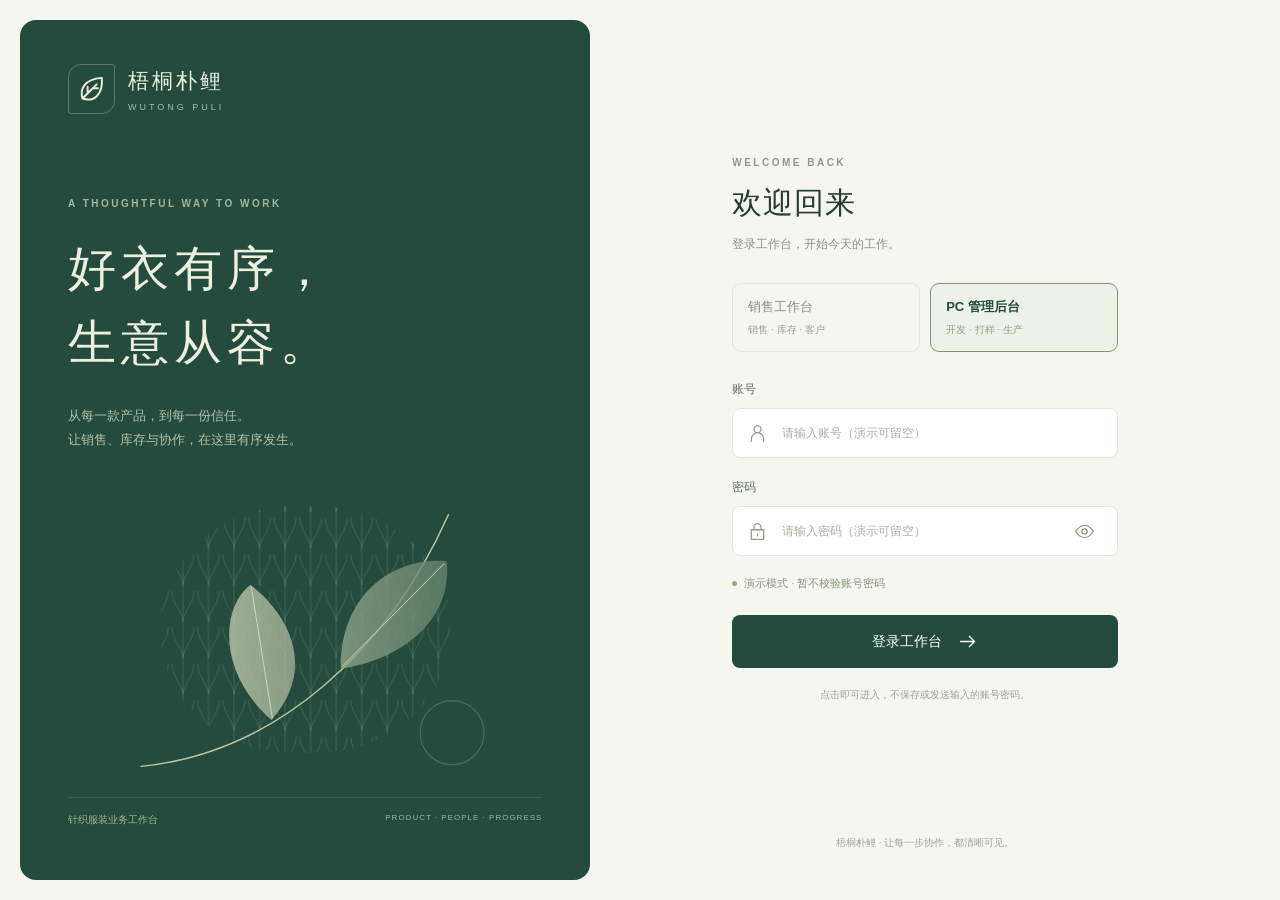
==== commit 22fce9bf: "Add branded no-validation preview login and workspace entry" ====
--- a/index.html
+++ b/index.html
@@ -1,4 +1,4 @@
-<!DOCTYPE html><html lang="zh-CN"><head><meta charset="UTF-8"><meta name="viewport" content="width=device-width, initial-scale=1, viewport-fit=cover"><title>梧桐朴鲤 · PC 后台 · 款号列表</title><style>
+<!DOCTYPE html><html lang="zh-CN"><head><script src="assets/preview-entry.js?v=10"></script><meta charset="UTF-8"><meta name="viewport" content="width=device-width, initial-scale=1, viewport-fit=cover"><title>梧桐朴鲤 · PC 后台 · 款号列表</title><style>
 :root{--g:#245747;--deep:#193e33;--ink:#293f35;--muted:#7b8b80;--line:#e1e7de;--bg:#f3f5ef;--sand:#f3ead6;--red:#ad5444}*{box-sizing:border-box}body{margin:0;font:14px 'Segoe UI','Microsoft YaHei',sans-serif;color:var(--ink);background:#e7eae2}button,input,select,textarea{font:inherit}button,a,input,select,textarea{-webkit-tap-highlight-color:transparent}button{cursor:pointer;touch-action:manipulation}button,input,select,textarea{border:1px solid var(--line);border-radius:10px;background:white;color:var(--ink);min-height:48px;padding:12px 16px}button{display:inline-flex;align-items:center;justify-content:center;gap:8px;font-weight:500;white-space:nowrap}button:hover{background:#edf2e9;border-color:#91aa95}button:focus-visible,input:focus-visible,select:focus-visible,textarea:focus-visible{outline:3px solid #c5a768;outline-offset:2px}button.primary{background:var(--g);border-color:var(--g);color:white}button.primary:hover{background:#193e33}button.soft{background:#eaf0e5;border-color:#eaf0e5;color:var(--g)}button.plain{border-color:transparent;background:transparent}button:disabled{opacity:.45;cursor:default}.icon{width:21px;height:21px;stroke:currentColor;fill:none;stroke-width:1.65;stroke-linecap:round;stroke-linejoin:round;flex-shrink:0;vertical-align:-5px}.designbar{height:38px;background:#e7ebdf;display:flex;align-items:center;justify-content:space-between;padding:0 22px;font-size:11px;color:#6d7e6e}.designbar a{color:var(--g);text-decoration:none;padding:8px}.designbar b{font-weight:600;margin-right:12px}.shell{max-width:1440px;min-height:calc(100dvh - 38px);margin:auto;background:var(--bg);display:flex}.rail{width:94px;flex-shrink:0;background:var(--deep);color:#b9ccba;padding:22px 10px 16px;display:flex;flex-direction:column;align-items:center;position:sticky;top:0;height:calc(100dvh - 38px)}.logo{display:grid;place-items:center;width:48px;height:48px;border:1px solid #5c7968;border-radius:15px;color:#dbcba7;margin-bottom:30px}.logo .icon{width:31px;height:31px;stroke-width:1.4}.rail nav{width:100%;display:grid;gap:9px}.rail button{border:0;background:transparent;color:#abc2b1;width:100%;padding:12px 3px;min-height:72px;display:flex;flex-direction:column;gap:8px;font-size:11px;position:relative}.rail button.active{background:#315b48;color:#fff}.rail button.active:before{content:'';position:absolute;left:-10px;top:19px;width:3px;height:32px;background:#d2b878;border-radius:0 3px 3px 0}.rail button .icon{width:24px;height:24px}.rail .account{margin-top:auto}.workspace{flex:1;min-width:0}.top{display:flex;align-items:center;justify-content:space-between;padding:0 28px;height:83px;border-bottom:1px solid var(--line);background:#fff}.wordmark{font-weight:600;letter-spacing:3px;font-size:18px}.subbrand{font-size:9px;color:#91a08e;letter-spacing:2px;margin-top:5px}.topright{display:flex;gap:15px;align-items:center}.connection{font-size:11px;color:#7c8e7e;display:flex;gap:6px;align-items:center}.connection .icon{width:14px;height:14px}.profilebtn{padding:6px 10px;border:0;gap:10px}.avatar{width:36px;height:36px;border-radius:50%;background:#e9eddf;color:var(--g);display:grid;place-items:center;font-weight:500}.profilebtn small{font-size:10px;color:#84927f;display:block;text-align:left;margin-top:3px}main{padding:27px 28px 105px}.titleline{display:flex;justify-content:space-between;align-items:center;margin-bottom:23px;gap:15px}.eyebrow{font-size:10px;font-weight:600;letter-spacing:2px;color:#ac8b51;margin-bottom:8px}h1{font-size:27px;letter-spacing:.5px;font-weight:600;margin:0 0 8px}h2{font-size:17px;margin:0;font-weight:600}h3{font-size:14px;margin:0;font-weight:600}p{font-size:12px;line-height:1.8;color:var(--muted);margin:0}.actions{display:flex;gap:10px}.summary{display:grid;grid-template-columns:1.35fr 1fr 1fr;gap:16px;margin-bottom:20px}.summary article{background:#fff;border:1px solid var(--line);border-radius:13px;padding:19px 22px;display:flex;justify-content:space-between;align-items:center}.summary article:first-child{background:var(--g);color:#fff;border-color:var(--g)}.summary label{font-size:12px;opacity:.7;display:block}.summary strong{font-size:30px;font-weight:500;letter-spacing:-.5px;display:inline-block;margin-top:7px}.summary strong small{font-size:12px;font-weight:400;margin-left:6px;opacity:.65}.summary .icon{width:34px;height:34px;opacity:.35}.summary footer{font-size:10px;opacity:.6;margin-top:5px}.panel{border:1px solid var(--line);background:#fff;border-radius:13px;overflow:hidden}.panelhead{padding:20px 22px;display:flex;align-items:center;justify-content:space-between;gap:12px}.tabs{display:flex;gap:7px;flex-wrap:wrap}.tabs button{border:0;background:transparent;color:#81907e;font-size:12px;padding:9px 15px;min-height:46px}.tabs button.active{background:#eaf0e5;color:var(--g)}.tabs button small{font-size:10px;opacity:.65}.toolbar{padding:0 22px 18px;display:flex;gap:10px}.searchbox{position:relative;flex:1;display:flex;align-items:center}.searchbox .icon{position:absolute;left:15px;width:19px;height:19px;color:#92a08c}.searchbox input{width:100%;padding-left:44px;background:#f8faf5}.toolbar select{font-size:12px;min-width:140px}.gridhead,.orderrow{display:grid;grid-template-columns:2.1fr 1.3fr 1.3fr .8fr .9fr 44px;gap:18px;align-items:center;padding:13px 22px}.gridhead{background:#f7f9f3;border-block:1px solid var(--line);font-size:11px;color:#8a9786}.orderrow{min-height:91px;border-bottom:1px solid #edf0e8;position:relative}.orderrow:last-child{border-bottom:0}.orderrow.overdue{background:#fffdf8}.orderrow.overdue:before{content:'';position:absolute;left:0;top:15px;bottom:15px;width:3px;background:#c6975b;border-radius:0 3px 3px 0}.orderrow b{font-size:13px;font-weight:600}.orderrow small{display:block;font-size:11px;color:#8d9989;margin-top:6px}.orderrow .qty{font-size:21px;font-weight:500;font-variant-numeric:tabular-nums;color:var(--red)}.orderrow button{width:48px;padding:0;border:0;background:transparent}.tag{display:inline-flex;align-items:center;gap:5px;font-size:10px;padding:4px 8px;border-radius:5px;background:#eaf2e6;color:#567e54;white-space:nowrap}.tag.amber{background:#f8efd9;color:#a48139}.tag.red{background:#f8eae3;color:#b05e47}.tag.gray{background:#eff1eb;color:#8b9586}.listfoot{display:flex;justify-content:space-between;align-items:center;padding:14px 22px;font-size:11px;color:#889580;border-top:1px solid var(--line)}.listfoot button{min-width:48px;min-height:44px;padding:8px}.stickybar{position:fixed;bottom:0;left:50%;transform:translateX(-50%);width:min(100%,1440px);padding:14px 28px 14px 122px;background:#ffffffef;border-top:1px solid #e0e7d8;display:flex;justify-content:space-between;align-items:center;gap:12px;backdrop-filter:blur(15px);z-index:5}.stickybar p{font-size:11px}.stickybar button{min-width:144px}.two{display:grid;grid-template-columns:1.45fr 1fr;gap:20px}.pad{padding:22px}.stack{display:grid;gap:18px;align-content:start}.thumb{width:82px;height:92px;background:repeating-linear-gradient(65deg,#c8d2bc 0 2px,#dce3d0 2px 5px,#aebfa4 5px 6px);border-radius:10px;display:grid;place-items:center;flex-shrink:0;color:#fff}.thumb .icon{width:53px;height:53px;stroke-width:1.3}.product{display:flex;gap:18px;align-items:center}.product h2{margin:9px 0}.meta{display:grid;grid-template-columns:repeat(3,1fr);gap:20px;padding-top:22px}.meta label{display:block;font-size:11px;color:#8b9883;margin-bottom:8px}.meta b{font-weight:500;font-size:13px}.metricstrip{display:grid;grid-template-columns:repeat(3,1fr);padding:22px 0 4px;border-top:1px solid var(--line);margin-top:22px}.metricstrip>div{text-align:center;border-right:1px solid var(--line)}.metricstrip>div:last-child{border:0}.metricstrip strong{font-size:25px;display:block;margin-bottom:5px;font-weight:500}.metricstrip label{font-size:11px;color:#8a9782}.steps{display:flex;justify-content:space-between;margin-top:25px}.step{flex:1;text-align:center;position:relative;font-size:11px;color:#899782}.step:before{content:'';position:absolute;left:50%;top:16px;height:2px;width:100%;background:#e4eadc}.step:last-child:before{display:none}.step .circle{position:relative;display:grid;place-items:center;border-radius:50%;width:32px;height:32px;background:#edf1e6;margin:0 auto 10px}.step.done .circle{background:#4a7758;color:#fff}.step.now .circle{background:#eee1bd;color:#98783e}.circle .icon{width:18px;height:18px}.step small{display:block;font-size:10px;margin-top:6px}.notice{padding:14px 16px;border-radius:9px;background:#faf2df;font-size:12px;color:#9c7c43;line-height:1.7;display:flex;gap:10px;align-items:flex-start}.notice .icon{width:18px;height:18px;margin-top:2px}.timeline{padding:22px 0 0 10px}.event{padding:0 0 25px 20px;border-left:1px solid #dde4d4;position:relative;font-size:12px}.event:before{content:'';position:absolute;left:-4px;top:4px;width:7px;height:7px;border-radius:50%;background:#7f9b71}.event small{display:block;color:#929e87;font-size:10px;margin-top:7px}.field label{font-size:12px;color:#76866e;display:block;margin-bottom:9px}.field input,.field select,.field textarea{width:100%;min-height:50px}.field textarea{resize:vertical;min-height:85px}.fields{display:grid;grid-template-columns:1fr 1fr;gap:18px;margin-top:20px}.field.full{grid-column:1/-1}.sizegrid{display:grid;grid-template-columns:repeat(4,1fr);gap:12px;margin-top:22px}.sizebox{padding:14px 10px;background:#f7f9f3;border:1px solid var(--line);border-radius:9px;text-align:center}.sizebox label{font-size:12px;color:#87957d;display:block;margin-bottom:12px}.sizebox input{width:100%;font-size:20px;text-align:center;padding:10px;min-width:0}.sizebox button{min-height:44px;width:44px;padding:0}.stepperbuttons{display:flex;justify-content:center;gap:6px;margin-top:8px}.total{margin-top:20px;display:flex;align-items:center;justify-content:space-between}.total strong{font-size:28px;font-weight:500;color:var(--g)}.swatches{display:flex;gap:10px;margin-top:20px;flex-wrap:wrap}.swatches button{min-height:48px;font-size:12px}.swatches button.selected{border:1px solid #4d7651;background:#f1f6eb}.swatch{width:17px;height:17px;border-radius:50%;border:1px solid #00000010}.scanview{background:#e6ece0;min-height:280px;position:relative;display:flex;align-items:center;justify-content:center;flex-direction:column;gap:18px;border-radius:12px;overflow:hidden}.scanview:before{content:'';position:absolute;inset:15px;background:repeating-linear-gradient(0deg,transparent,transparent 24px,#adbea222 25px),repeating-linear-gradient(90deg,transparent,transparent 24px,#adbea222 25px)}.scanview>*{position:relative}.scanview>.icon{width:120px;height:120px;stroke-width:.8;color:#68875c}.scanview .scanline{position:absolute;width:190px;height:2px;background:#aaba7c;box-shadow:0 0 14px #aaba7c;top:49%}.scanoptions{display:grid;grid-template-columns:repeat(4,1fr);gap:8px;margin-bottom:18px}.scanoptions button{flex-direction:column;gap:8px;font-size:11px;min-height:79px}.scanoptions button.selected{border-color:#6c8c5f;background:#edf3e7}.empty-state{min-height:300px;display:flex;align-items:center;justify-content:center;flex-direction:column;text-align:center;gap:15px;padding:30px}.empty-state>.icon{width:60px;height:60px;color:#b3c1a9;stroke-width:1}.largeqty{font-size:35px;font-weight:500;margin:20px 0 5px}.receipt{background:#fffef9;box-shadow:0 8px 25px #3140280b;border:1px solid #e0e4d7;padding:28px 26px;max-width:390px;margin:0 auto;font-family:'Microsoft YaHei',sans-serif}.receipt h2{text-align:center;letter-spacing:4px;font-size:19px}.receipt p{text-align:center;font-size:10px;margin:8px 0 22px}.receipt hr{border:0;border-top:1px dashed #c9d0be;margin:18px 0}.receipt-row{display:flex;justify-content:space-between;margin:12px 0;font-size:11px;gap:10px}.printer{display:flex;align-items:center;gap:15px;padding:17px;border:1px solid var(--line);border-radius:10px;margin-top:16px}.printer>.icon{width:34px;height:34px;color:#749064}.printer p{font-size:11px;margin-top:5px}.switch{margin-left:auto;background:#dfe6d5;color:#7c8e70;border-radius:20px;padding:5px 10px;font-size:10px}.accountgrid{display:grid;grid-template-columns:1.25fr 1fr;gap:20px}.rolecard{width:100%;justify-content:flex-start;margin-top:12px;text-align:left}.rolecard.selected{border-color:#769265;background:#edf3e5}.rolecard small{display:block;color:#8b9980;font-size:11px;margin-top:5px}.modalback{position:fixed;inset:0;background:#203c3266;z-index:20;display:flex;align-items:center;justify-content:center;padding:20px}.modal{background:#fff;border-radius:16px;padding:28px;width:480px;max-width:100%;box-shadow:0 24px 100px #12352644}.modal p{margin-top:14px}.modal footer{display:flex;justify-content:flex-end;gap:10px;margin-top:24px}.toast{position:fixed;left:50%;bottom:95px;transform:translateX(-50%);background:#254d3e;color:#fff;border-radius:10px;padding:15px 24px;font-size:13px;z-index:30;box-shadow:0 8px 28px #243b3433}.error{color:var(--red);font-size:12px;line-height:1.6;margin-top:12px}.login{min-height:calc(100dvh - 38px);display:grid;grid-template-columns:1.1fr 1fr;background:#f5f6f0}.loginart{background:#1d4436;color:#fff;padding:70px;position:relative;overflow:hidden;display:flex;flex-direction:column;justify-content:space-between}.loginart:after{content:'';position:absolute;width:600px;height:600px;right:-150px;bottom:-250px;border:1px solid #67805b55;border-radius:50%;box-shadow:0 0 0 45px #67805b11,0 0 0 90px #67805b11,0 0 0 135px #67805b11}.loginart h1{font-size:38px;line-height:1.6;letter-spacing:4px;margin-top:55px}.loginart p{color:#a7bca4;max-width:330px;margin-top:22px}.loginart .icon{width:58px;height:58px;color:#d6c294}.loginform{display:flex;justify-content:center;align-items:center;padding:35px}.loginform>div{width:340px}.loginform h1{font-size:26px}.loginform .field{margin-top:24px}.loginform button.primary{width:100%;margin-top:28px}.loginform p{margin-top:15px}.backlink{color:var(--g);font-size:12px;display:block;margin-top:25px}.blank{padding:45px;text-align:center;color:#87967c}
 @media(min-width:1500px){.shell{border-inline:1px solid #dae1d2}.designbar{padding-inline:max(22px,calc((100vw - 1384px)/2))}}@media(max-width:1050px){.rail{width:80px;padding-inline:8px}.top{padding:0 22px}main{padding:24px 22px 100px}.gridhead,.orderrow{gap:10px;padding-inline:18px;grid-template-columns:1.9fr 1.2fr 1.05fr .8fr .8fr 40px}.orderrow b{font-size:12px}.orderrow small{font-size:10px}.stickybar{padding-left:102px}.summary article{padding:17px}.summary strong{font-size:27px}.summary .icon{width:28px}.toolbar{padding-inline:18px}.two{grid-template-columns:1.35fr 1fr;gap:16px}.sizegrid{gap:7px}.sizebox{padding-inline:7px}.stepperbuttons{gap:3px}.sizebox button{width:38px}.loginart{padding:45px}}@media(max-width:760px){.connection,.subbrand,.designbar span{display:none}.top{height:72px;padding:0 16px}.wordmark{font-size:16px}.rail{width:70px;padding-inline:6px}.rail button{font-size:10px}.logo{width:42px;height:44px}.titleline{align-items:flex-start;flex-wrap:wrap}.summary{gap:8px}.summary article{padding:15px}.summary .icon{display:none}.summary strong{font-size:23px}.summary label{font-size:10px}.summary footer{font-size:9px}.two,.accountgrid{grid-template-columns:1fr}.gridhead,.orderrow{min-width:670px}.orderscroll{overflow:auto}.toolbar{flex-wrap:wrap}.toolbar .searchbox{min-width:100%}.toolbar select{flex:1}.stickybar{padding-left:86px;padding-right:16px}.stickybar p{display:none}.stickybar .actions{width:100%}.stickybar button{flex:1;min-width:0}main{padding:22px 16px 110px}.login{grid-template-columns:1fr}.loginart{display:none}.scanoptions button{padding:10px}.fields{gap:14px}}
 
